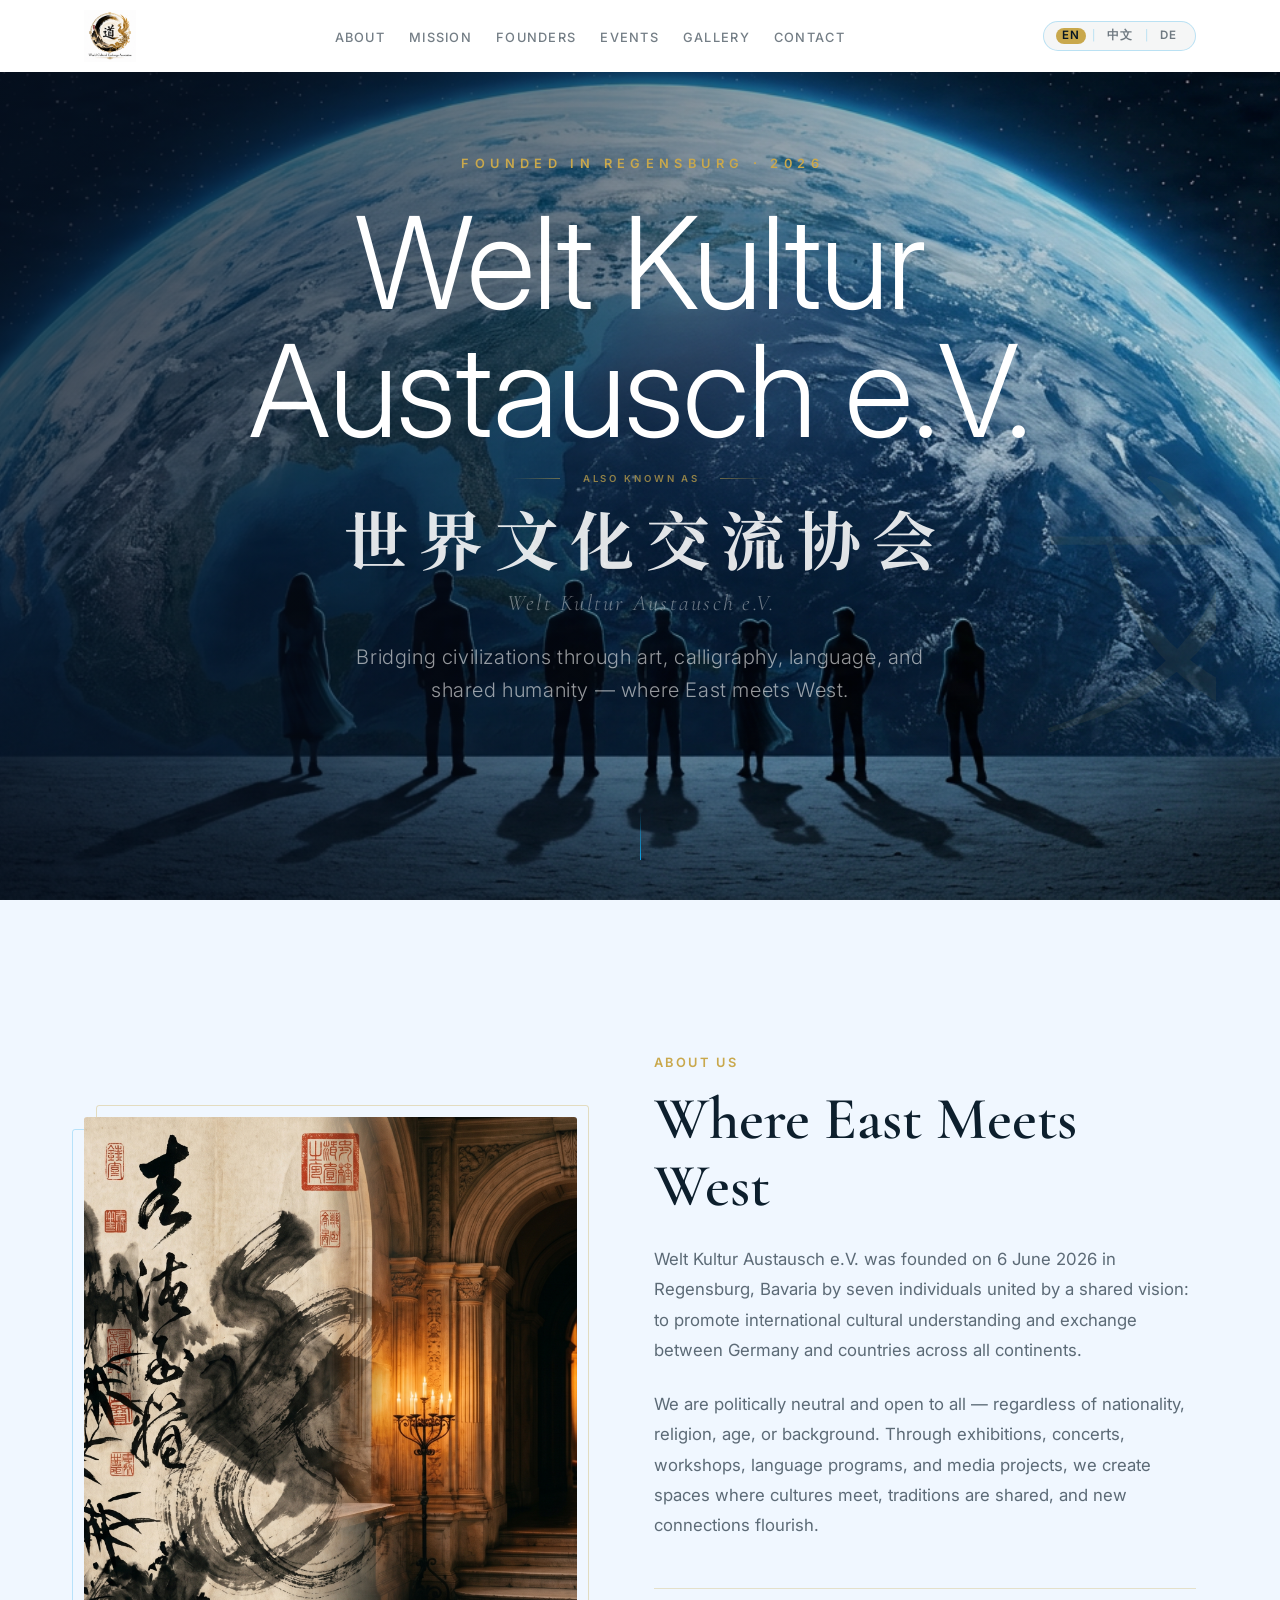
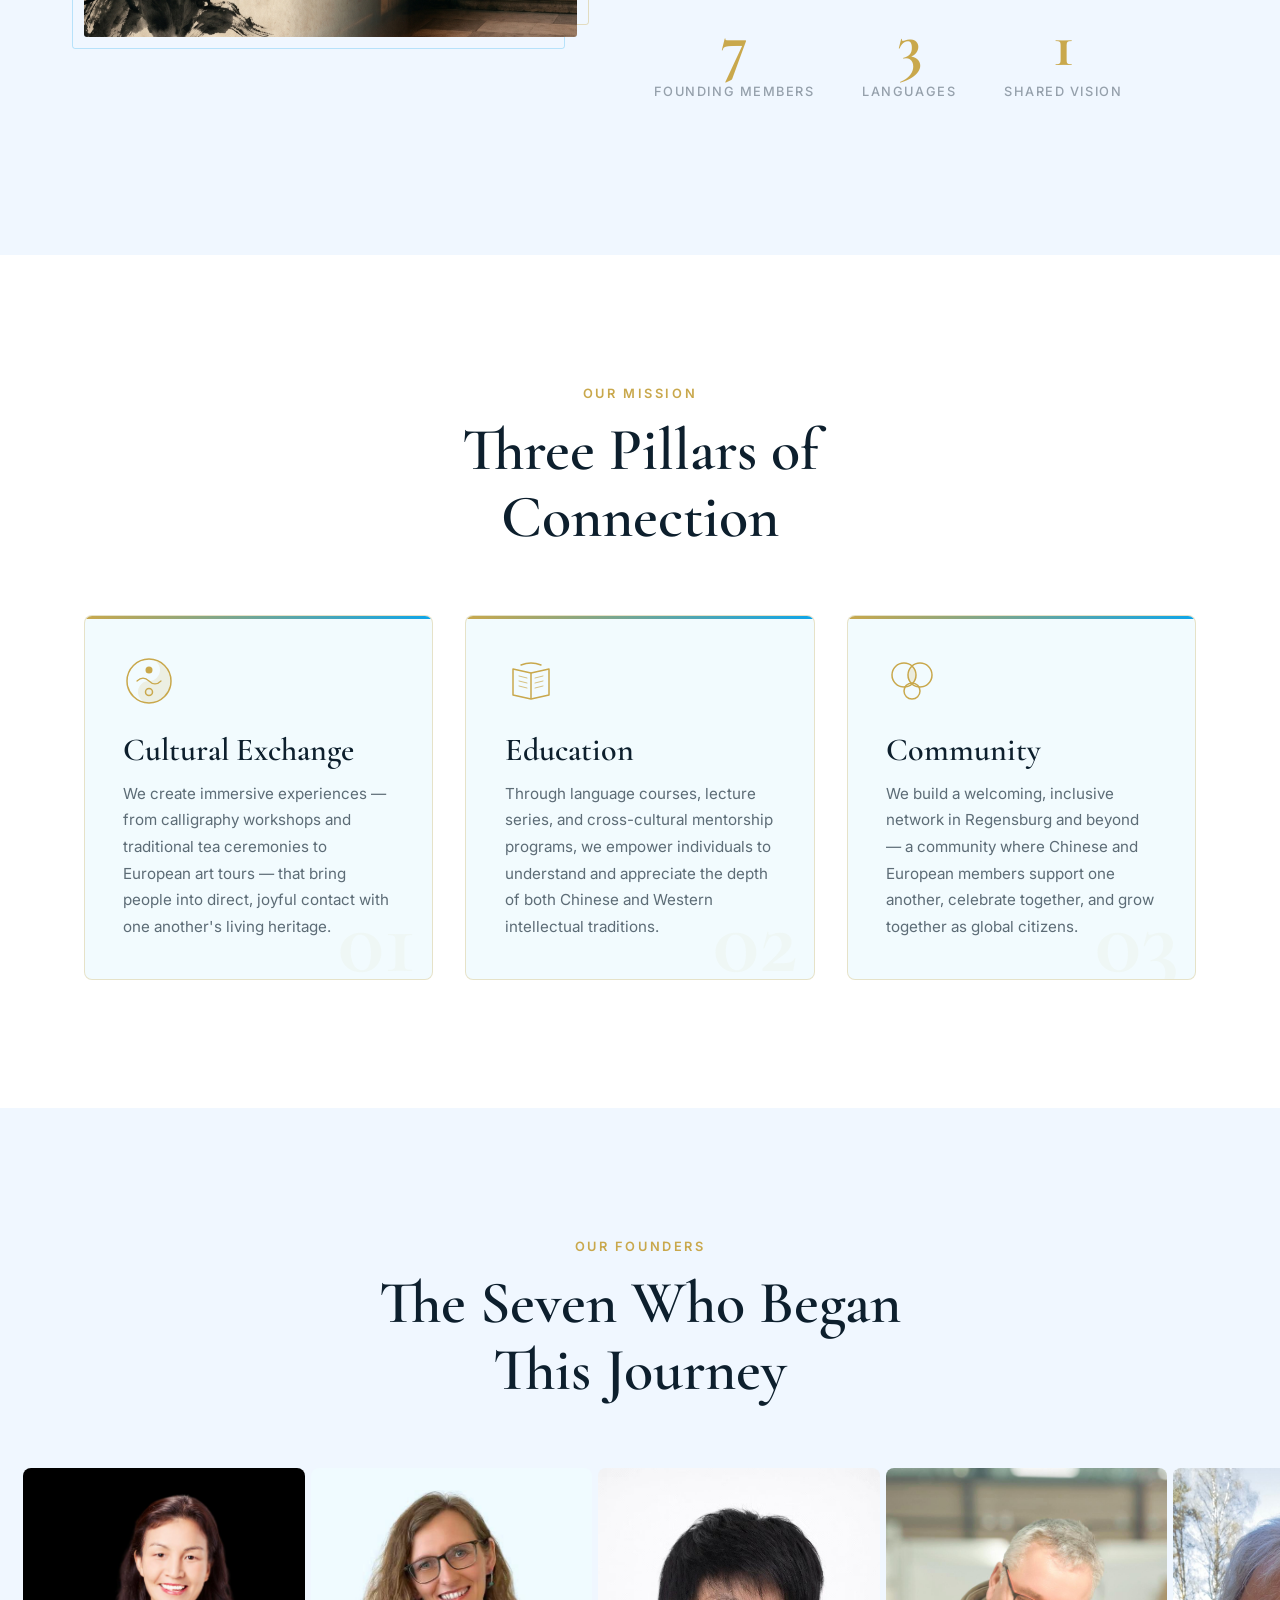
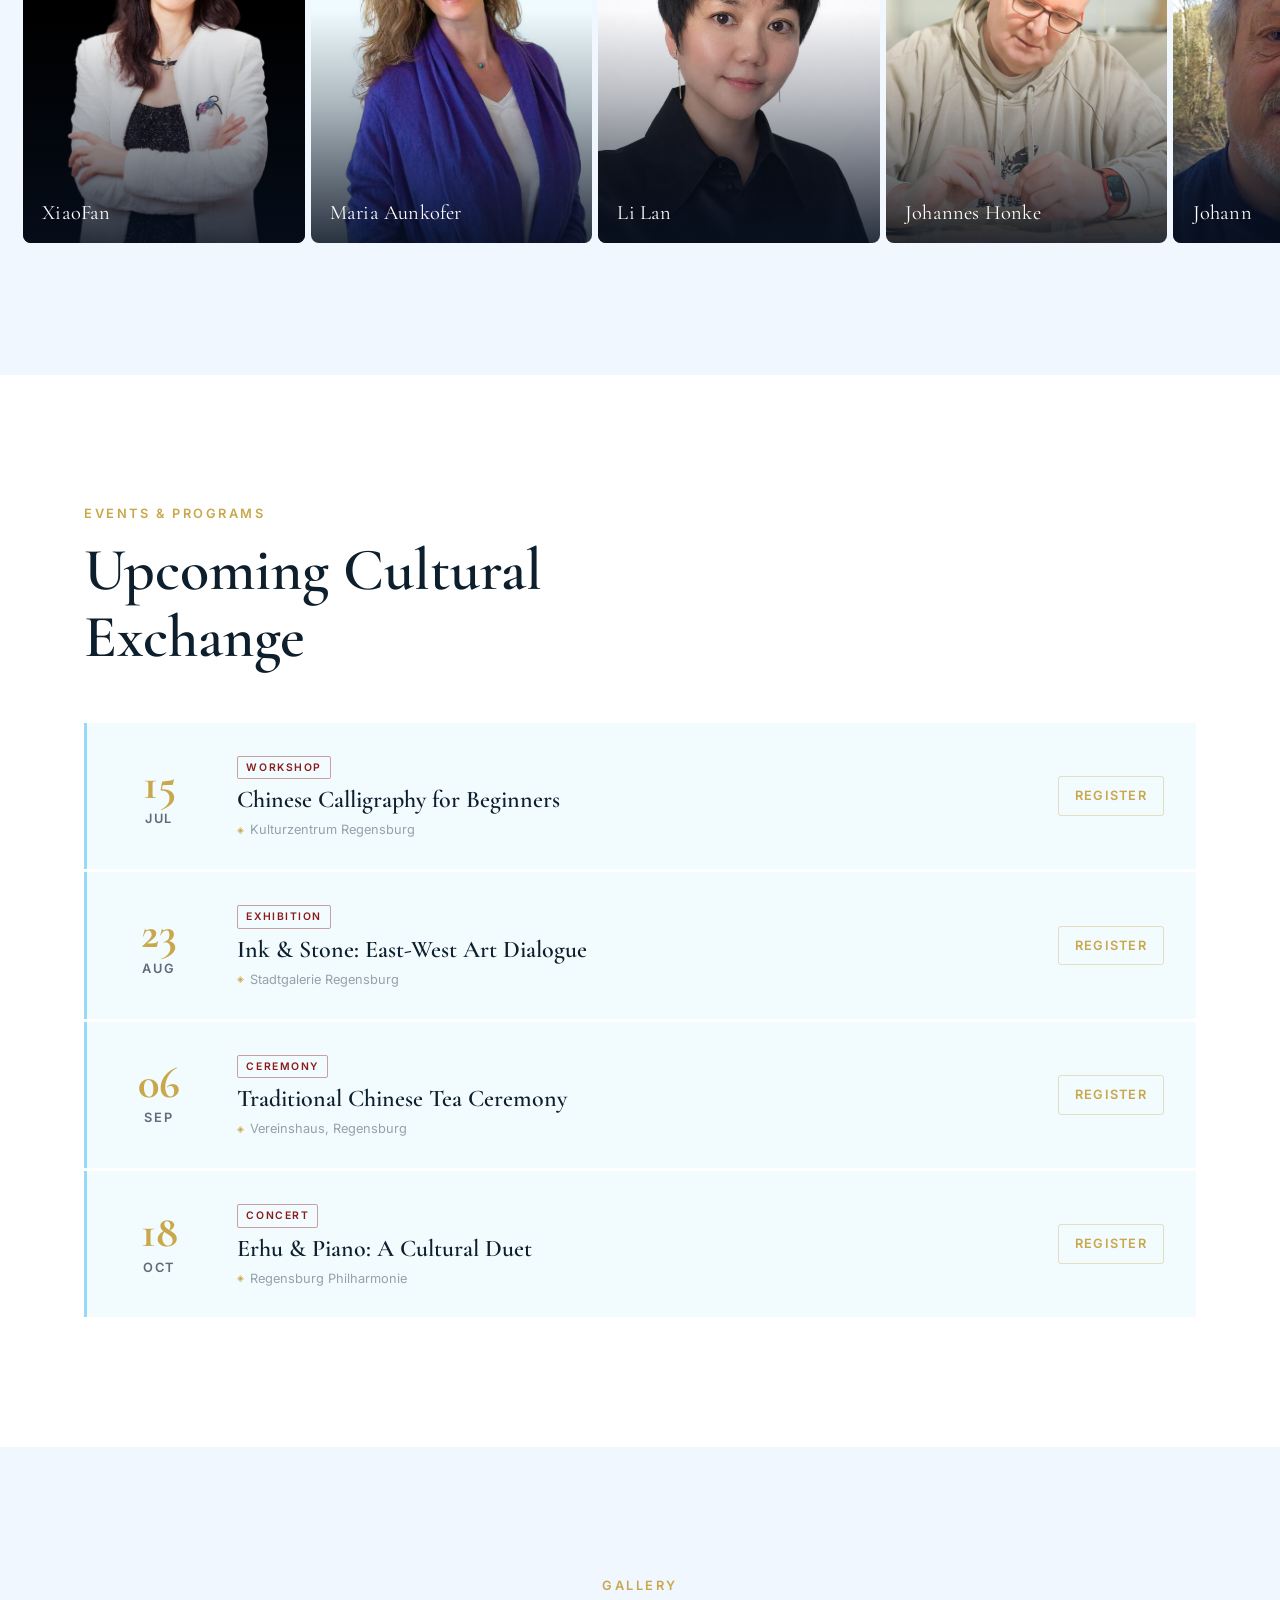
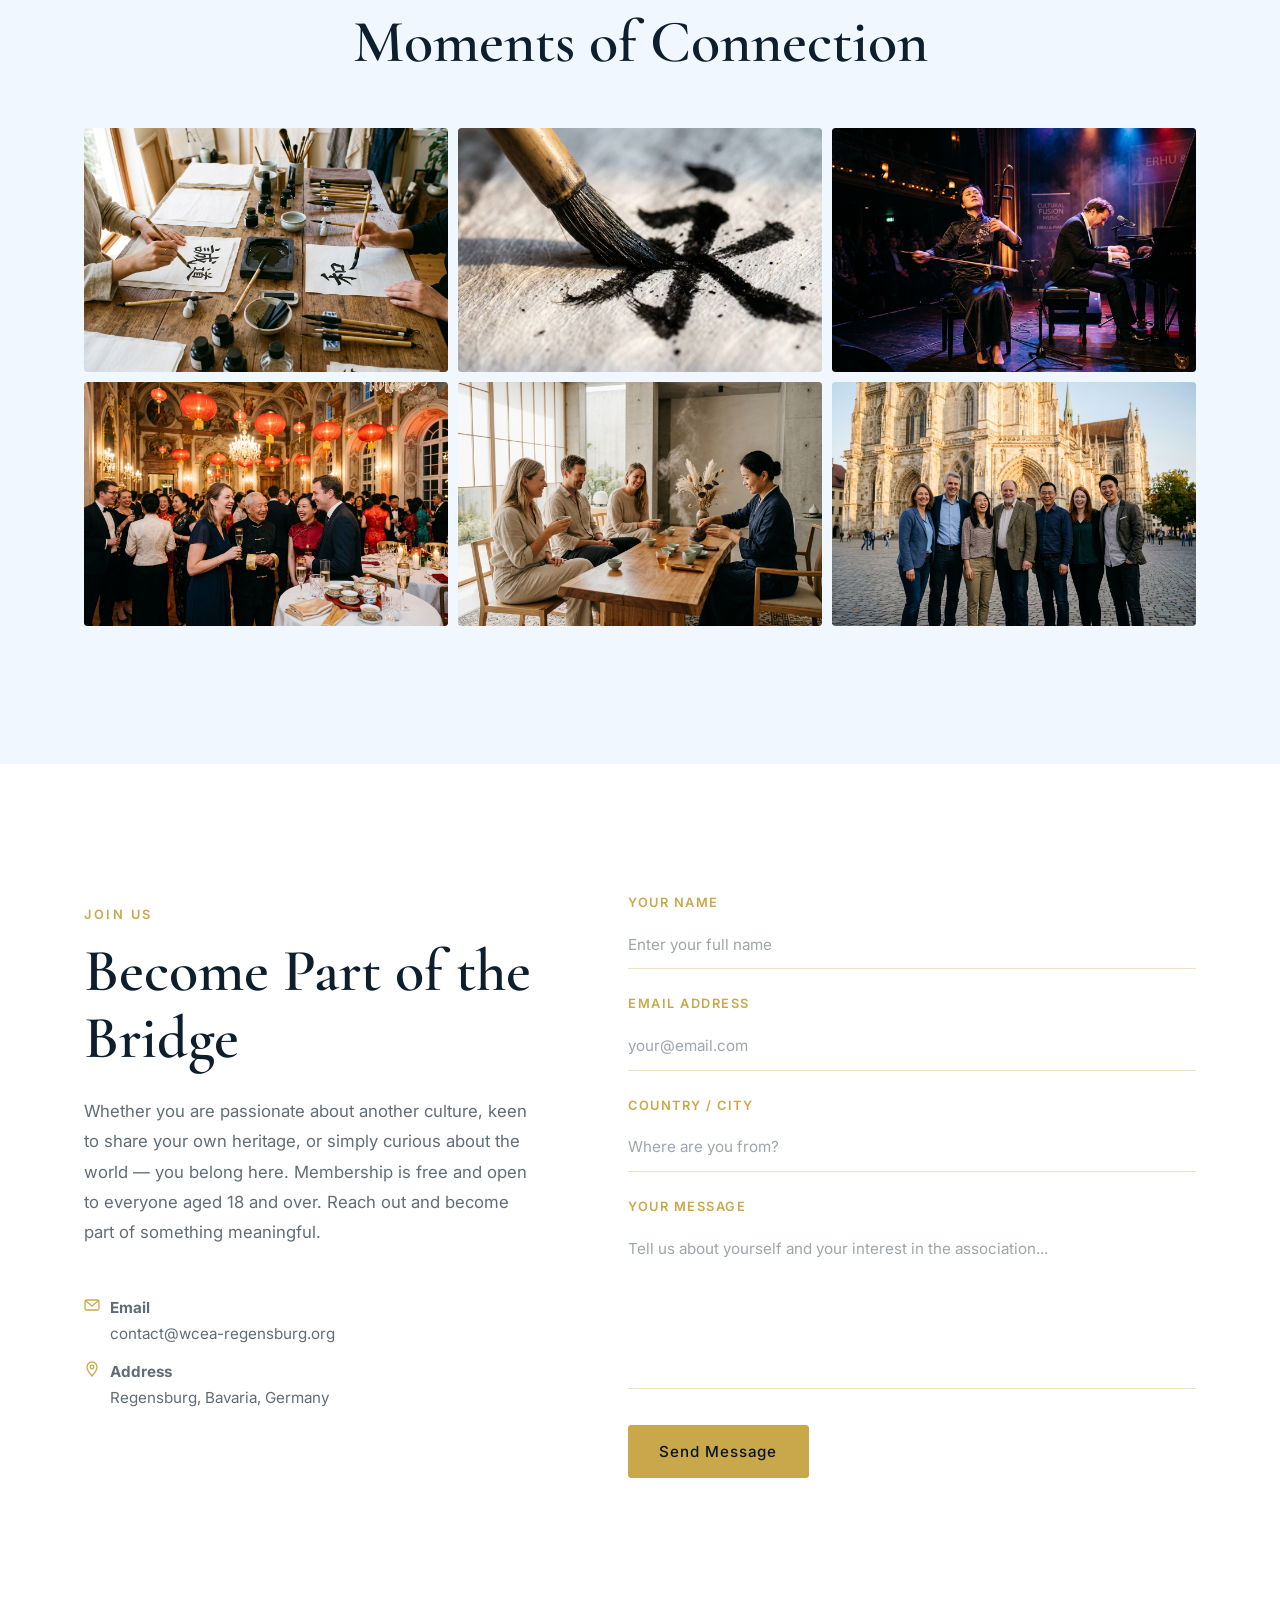
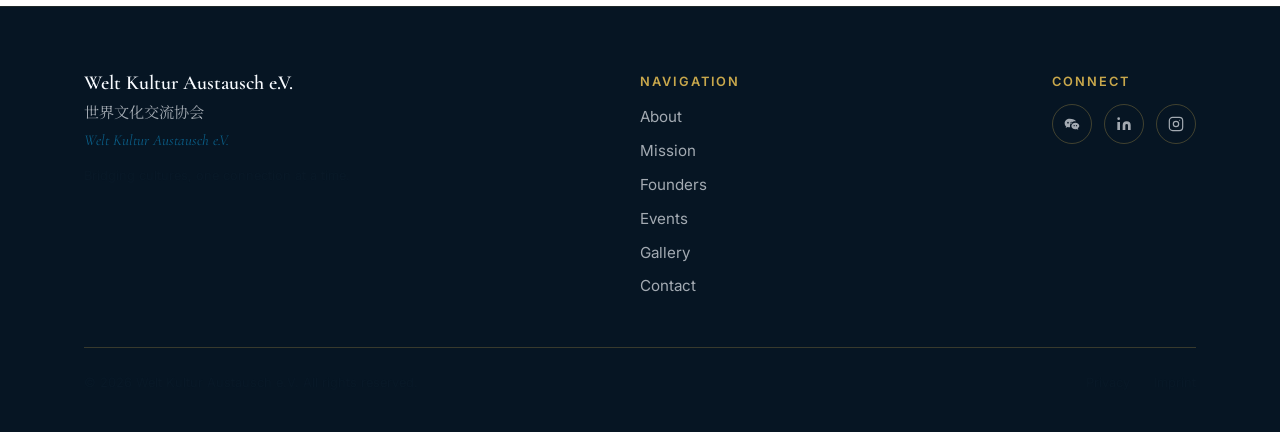
==== index.html @ 32c3a95c "Initial site: Welt Kultur Austausch e.V. — desktop + mobile Complete static website for WKA e.V. wit" ====
<!DOCTYPE html>
<html lang="en" data-lang="en">
<head>
  <meta charset="UTF-8">
  <meta name="viewport" content="width=device-width, initial-scale=1.0">
  <meta name="theme-color" content="#1a1a2e">

  <title>Welt Kultur Austausch e.V. — 世界文化交流协会</title>
  <meta name="description" content="Welt Kultur Austausch e.V. — Promoting international cultural understanding between Germany and countries across all continents. Founded 6 June 2026 in Regensburg, Bavaria.">

  <!-- Open Graph -->
  <meta property="og:type"        content="website">
  <meta property="og:title"       content="Welt Kultur Austausch e.V.">
  <meta property="og:description" content="Bridging civilizations through art, calligraphy, language, and shared humanity.">
  <meta property="og:image"       content="assets/images/hero-bg.jpg">

  <!-- Favicon -->
  <link rel="icon" type="image/svg+xml" href="assets/images/favicon.svg">

  <!-- CSS -->
  <link rel="stylesheet" href="assets/css/main.css">
  <link rel="stylesheet" href="assets/css/nav.css">
  <link rel="stylesheet" href="assets/css/hero.css">
  <link rel="stylesheet" href="assets/css/sections.css">
  <link rel="stylesheet" href="assets/css/animations.css">
</head>

<body>

<!-- ══════════════════════════════════════════
     NAVIGATION
     ══════════════════════════════════════════ -->
<nav id="main-nav" class="nav" role="navigation" aria-label="Main navigation">
  <div class="nav__inner">

    <a href="#hero" class="nav__logo" aria-label="World Cultural Exchange Association — Home">
      <img src="assets/images/logo.jpg" class="nav__logo-img" alt="World Cultural Exchange Association">
    </a>

    <ul class="nav__links" role="list" id="nav-links">
      <li><a href="#about"    data-i18n="nav.about">About</a></li>
      <li><a href="#mission"  data-i18n="nav.mission">Mission</a></li>
      <li><a href="#founders" data-i18n="nav.founders">Founders</a></li>
      <li><a href="#events"   data-i18n="nav.events">Events</a></li>
      <li><a href="#gallery"  data-i18n="nav.gallery">Gallery</a></li>
      <li><a href="#contact"  data-i18n="nav.contact">Contact</a></li>
    </ul>

    <div class="nav__lang" role="group" aria-label="Language switcher">
      <button class="lang-btn active" data-lang="en" aria-pressed="true">EN</button>
      <span class="lang-sep" aria-hidden="true">|</span>
      <button class="lang-btn" data-lang="zh" aria-pressed="false">中文</button>
      <span class="lang-sep" aria-hidden="true">|</span>
      <button class="lang-btn" data-lang="de" aria-pressed="false">DE</button>
    </div>

    <button class="nav__hamburger"
            aria-label="Toggle navigation menu"
            aria-expanded="false"
            aria-controls="nav-links">
      <span></span>
      <span></span>
      <span></span>
    </button>

  </div>
</nav>


<!-- ══════════════════════════════════════════
     HERO
     ══════════════════════════════════════════ -->
<section id="hero" class="hero" role="banner">

  <div class="hero__bg" aria-hidden="true">
    <img src="assets/images/hero-bg.jpg"
         alt=""
         class="hero__bg-img"
         fetchpriority="high"
         loading="eager">
    <div class="hero__bg-overlay"></div>
  </div>

  <!-- Decorative large calligraphy character -->
  <div class="hero__brush-deco" aria-hidden="true">
    <svg viewBox="0 0 200 300" width="200" fill="none" xmlns="http://www.w3.org/2000/svg">
      <text x="20" y="260"
            font-family="Noto Serif SC, serif"
            font-size="280"
            fill="#c9a84c"
            opacity="0.07">文</text>
    </svg>
  </div>

  <div class="hero__content">
    <p class="hero__eyebrow" data-i18n="hero.eyebrow">Founded in Regensburg · 2025</p>

    <div class="hero__title" role="heading" aria-level="1">
      <span class="hero__title-en" data-i18n="hero.title.en">World Cultural Exchange Association</span>
      <div class="hero__title-divider" aria-hidden="true">
        <span data-i18n="hero.title.divider">also known as</span>
      </div>
      <span class="hero__title-zh" data-i18n="hero.title.zh">世界文化交流协会</span>
      <span class="hero__title-de" data-i18n="hero.title.de">Weltkulturaustauscherverband</span>
    </div>

    <p class="hero__tagline" data-i18n="hero.tagline">
      Bridging civilizations through art, calligraphy, language, and shared humanity — where East meets West.
    </p>
  </div>

  <div class="hero__scroll-hint" aria-hidden="true">
    <span class="hero__scroll-line"></span>
  </div>

</section>


<!-- ══════════════════════════════════════════
     ABOUT
     ══════════════════════════════════════════ -->
<section id="about" class="section about">
  <div class="container about__grid">

    <div class="about__image-col" data-reveal>
      <div class="about__image-frame">
        <img src="assets/images/about-bridge.jpg"
             alt="Abstract composition representing the bridge between Eastern and Western cultures"
             class="about__image"
             loading="lazy">
      </div>
    </div>

    <div class="about__text-col" data-reveal data-reveal-stagger="150">
      <span class="section-label" data-i18n="about.label">About Us</span>
      <h2 class="section-title" data-i18n="about.title">Where East Meets West</h2>

      <p class="about__body" data-i18n="about.body1">
        The World Cultural Exchange Association was founded in 2025 in Regensburg, Germany by seven passionate individuals united by a single vision: to build genuine, lasting bridges between Chinese and Western cultures.
      </p>
      <p class="about__body" data-i18n="about.body2">
        Through workshops, exhibitions, language programs, and community events, we create spaces where traditions are shared, curiosity is celebrated, and new friendships flourish.
      </p>

      <div class="about__stats">
        <div class="about__stat" data-reveal data-reveal-stagger="200">
          <span class="about__stat-number">7</span>
          <span class="about__stat-label" data-i18n="about.stat.founders">Founding Members</span>
        </div>
        <div class="about__stat" data-reveal data-reveal-stagger="300">
          <span class="about__stat-number">3</span>
          <span class="about__stat-label" data-i18n="about.stat.languages">Languages</span>
        </div>
        <div class="about__stat" data-reveal data-reveal-stagger="400">
          <span class="about__stat-number">1</span>
          <span class="about__stat-label" data-i18n="about.stat.vision">Shared Vision</span>
        </div>
      </div>
    </div>

  </div>
</section>


<!-- ══════════════════════════════════════════
     MISSION
     ══════════════════════════════════════════ -->
<section id="mission" class="section">
  <div class="container">

    <div class="mission__header" data-reveal>
      <span class="section-label" data-i18n="mission.label">Our Mission</span>
      <h2 class="section-title" data-i18n="mission.title">Three Pillars of Connection</h2>
    </div>

    <div class="mission__pillars">

      <article class="pillar" data-reveal data-reveal-stagger="0">
        <div class="pillar__icon" aria-hidden="true">
          <!-- Cultural Exchange icon: Yin-Yang inspired -->
          <svg viewBox="0 0 52 52" fill="none" xmlns="http://www.w3.org/2000/svg" width="52" height="52">
            <circle cx="26" cy="26" r="22" stroke="currentColor" stroke-width="1.5"/>
            <path d="M26 4 A22 22 0 0 1 26 48 A11 11 0 0 1 26 26 A11 11 0 0 0 26 4Z" fill="currentColor" opacity="0.15"/>
            <circle cx="26" cy="15" r="3.5" fill="currentColor"/>
            <circle cx="26" cy="37" r="3.5" stroke="currentColor" stroke-width="1.5" fill="none"/>
            <path d="M14 26 Q20 20 26 26 Q32 32 38 26" stroke="currentColor" stroke-width="1.2" fill="none" stroke-linecap="round"/>
          </svg>
        </div>
        <h3 class="pillar__title" data-i18n="mission.pillar1.title">Cultural Exchange</h3>
        <p class="pillar__body" data-i18n="mission.pillar1.body">We create immersive experiences — from calligraphy workshops and traditional tea ceremonies to European art tours — that bring people into direct, joyful contact with one another's living heritage.</p>
        <span class="pillar__number" aria-hidden="true">01</span>
      </article>

      <article class="pillar" data-reveal data-reveal-stagger="150">
        <div class="pillar__icon" aria-hidden="true">
          <!-- Education icon: Open book -->
          <svg viewBox="0 0 52 52" fill="none" xmlns="http://www.w3.org/2000/svg" width="52" height="52">
            <path d="M8 14 L8 40 L26 44 L44 40 L44 14 L26 18 L8 14Z" stroke="currentColor" stroke-width="1.5" fill="none" stroke-linejoin="round"/>
            <line x1="26" y1="18" x2="26" y2="44" stroke="currentColor" stroke-width="1.5"/>
            <line x1="14" y1="21" x2="22" y2="23" stroke="currentColor" stroke-width="1" stroke-linecap="round" opacity="0.7"/>
            <line x1="14" y1="26" x2="22" y2="28" stroke="currentColor" stroke-width="1" stroke-linecap="round" opacity="0.7"/>
            <line x1="14" y1="31" x2="22" y2="33" stroke="currentColor" stroke-width="1" stroke-linecap="round" opacity="0.7"/>
            <line x1="30" y1="23" x2="38" y2="21" stroke="currentColor" stroke-width="1" stroke-linecap="round" opacity="0.7"/>
            <line x1="30" y1="28" x2="38" y2="26" stroke="currentColor" stroke-width="1" stroke-linecap="round" opacity="0.7"/>
            <line x1="30" y1="33" x2="38" y2="31" stroke="currentColor" stroke-width="1" stroke-linecap="round" opacity="0.7"/>
            <path d="M16 10 Q26 6 36 10" stroke="currentColor" stroke-width="1.5" fill="none" stroke-linecap="round"/>
          </svg>
        </div>
        <h3 class="pillar__title" data-i18n="mission.pillar2.title">Education</h3>
        <p class="pillar__body" data-i18n="mission.pillar2.body">Through language courses, lecture series, and cross-cultural mentorship programs, we empower individuals to understand and appreciate the depth of both Chinese and Western intellectual traditions.</p>
        <span class="pillar__number" aria-hidden="true">02</span>
      </article>

      <article class="pillar" data-reveal data-reveal-stagger="300">
        <div class="pillar__icon" aria-hidden="true">
          <!-- Community icon: Interlocking circles -->
          <svg viewBox="0 0 52 52" fill="none" xmlns="http://www.w3.org/2000/svg" width="52" height="52">
            <circle cx="18" cy="20" r="12" stroke="currentColor" stroke-width="1.5" fill="none"/>
            <circle cx="34" cy="20" r="12" stroke="currentColor" stroke-width="1.5" fill="none"/>
            <path d="M26 10 Q30 15 30 20 Q30 25 26 30 Q22 25 22 20 Q22 15 26 10Z" fill="currentColor" opacity="0.18"/>
            <circle cx="26" cy="36" r="8" stroke="currentColor" stroke-width="1.5" fill="none"/>
          </svg>
        </div>
        <h3 class="pillar__title" data-i18n="mission.pillar3.title">Community</h3>
        <p class="pillar__body" data-i18n="mission.pillar3.body">We build a welcoming, inclusive network in Regensburg and beyond — a community where Chinese and European members support one another, celebrate together, and grow together as global citizens.</p>
        <span class="pillar__number" aria-hidden="true">03</span>
      </article>

    </div>
  </div>
</section>


<!-- ══════════════════════════════════════════
     FOUNDERS
     ══════════════════════════════════════════ -->
<section id="founders" class="section section--dark founders">
  <div class="container">

    <div class="founders__header" data-reveal>
      <span class="section-label" data-i18n="founders.label">Our Founders</span>
      <h2 class="section-title" data-i18n="founders.title">The People Behind This Journey</h2>
    </div>

  </div><!-- /.container -->

  <div class="founders__row">

    <article class="member-card" data-reveal data-reveal-stagger="0">
      <img src="assets/images/member-xiaofan.jpg"
           alt="XiaoFan — Founding Member"
           class="member-card__img">
      <div class="member-card__overlay"></div>
      <div class="member-card__info">
        <p class="member-card__role" data-i18n="founder-xiaofan.role">Founding Member</p>
        <h3 class="member-card__name">XiaoFan</h3>
      </div>
    </article>

    <article class="member-card" data-reveal data-reveal-stagger="80">
      <img src="assets/images/member-maria.jpg"
           alt="Maria Aunkofer — Founding Member"
           class="member-card__img">
      <div class="member-card__overlay"></div>
      <div class="member-card__info">
        <p class="member-card__role" data-i18n="founder-maria.role">Founding Member</p>
        <h3 class="member-card__name">Maria Aunkofer</h3>
      </div>
    </article>

    <article class="member-card" data-reveal data-reveal-stagger="160">
      <img src="assets/images/member-lilan.jpg"
           alt="Li Lan — Founding Member"
           class="member-card__img">
      <div class="member-card__overlay"></div>
      <div class="member-card__info">
        <p class="member-card__role" data-i18n="founder-lilan.role">Founding Member</p>
        <h3 class="member-card__name">Li Lan</h3>
      </div>
    </article>

    <article class="member-card" data-reveal data-reveal-stagger="240">
      <img src="assets/images/member-johannes.jpg"
           alt="Johannes Honke — Founding Member"
           class="member-card__img">
      <div class="member-card__overlay"></div>
      <div class="member-card__info">
        <p class="member-card__role" data-i18n="founder-johannes.role">Founding Member</p>
        <h3 class="member-card__name">Johannes Honke</h3>
      </div>
    </article>

    <article class="member-card" data-reveal data-reveal-stagger="320">
      <img src="assets/images/member-johann.jpg"
           alt="Johann — Founding Member"
           class="member-card__img">
      <div class="member-card__overlay"></div>
      <div class="member-card__info">
        <p class="member-card__role" data-i18n="founder-johann.role">Founding Member</p>
        <h3 class="member-card__name">Johann</h3>
      </div>
    </article>

    <article class="member-card member-card--placeholder" data-reveal data-reveal-stagger="400" aria-label="Member to be announced">
      <div class="member-card__placeholder-bg" aria-hidden="true">
        <svg class="member-card__placeholder-icon" viewBox="0 0 64 64" fill="none" xmlns="http://www.w3.org/2000/svg">
          <circle cx="32" cy="22" r="12" stroke="currentColor" stroke-width="1.5"/>
          <path d="M8 54 C8 40 56 40 56 54" stroke="currentColor" stroke-width="1.5" stroke-linecap="round"/>
        </svg>
      </div>
      <div class="member-card__overlay"></div>
      <div class="member-card__info">
        <p class="member-card__role">Founding Member</p>
        <h3 class="member-card__name member-card__name--tba">Coming Soon</h3>
      </div>
    </article>

    <article class="member-card member-card--placeholder" data-reveal data-reveal-stagger="480" aria-label="Member to be announced">
      <div class="member-card__placeholder-bg" aria-hidden="true">
        <svg class="member-card__placeholder-icon" viewBox="0 0 64 64" fill="none" xmlns="http://www.w3.org/2000/svg">
          <circle cx="32" cy="22" r="12" stroke="currentColor" stroke-width="1.5"/>
          <path d="M8 54 C8 40 56 40 56 54" stroke="currentColor" stroke-width="1.5" stroke-linecap="round"/>
        </svg>
      </div>
      <div class="member-card__overlay"></div>
      <div class="member-card__info">
        <p class="member-card__role">Founding Member</p>
        <h3 class="member-card__name member-card__name--tba">Coming Soon</h3>
      </div>
    </article>

  </div><!-- /.founders__row -->

</section>


<!-- ══════════════════════════════════════════
     EVENTS
     ══════════════════════════════════════════ -->
<section id="events" class="section events">
  <div class="container">

    <div class="events__header" data-reveal>
      <span class="section-label" data-i18n="events.label">Events &amp; Programs</span>
      <h2 class="section-title" data-i18n="events.title">Upcoming Cultural Exchange</h2>
    </div>

    <div class="events__list">

      <article class="event-card" data-reveal data-reveal-stagger="0">
        <div class="event-card__date">
          <span class="event-card__day"   data-i18n="event1.day">15</span>
          <span class="event-card__month" data-i18n="event1.month">Jul</span>
        </div>
        <div class="event-card__body">
          <span class="event-card__tag"   data-i18n="event1.tag">Workshop</span>
          <h3 class="event-card__title"   data-i18n="event1.title">Chinese Calligraphy for Beginners</h3>
          <p class="event-card__meta"     data-i18n="event1.location">Kulturzentrum Regensburg</p>
        </div>
        <a href="#contact" class="event-card__cta" data-i18n="events.register">Register</a>
      </article>

      <article class="event-card" data-reveal data-reveal-stagger="100">
        <div class="event-card__date">
          <span class="event-card__day"   data-i18n="event2.day">23</span>
          <span class="event-card__month" data-i18n="event2.month">Aug</span>
        </div>
        <div class="event-card__body">
          <span class="event-card__tag"   data-i18n="event2.tag">Exhibition</span>
          <h3 class="event-card__title"   data-i18n="event2.title">Ink &amp; Stone: East-West Art Dialogue</h3>
          <p class="event-card__meta"     data-i18n="event2.location">Stadtgalerie Regensburg</p>
        </div>
        <a href="#contact" class="event-card__cta" data-i18n="events.register">Register</a>
      </article>

      <article class="event-card" data-reveal data-reveal-stagger="200">
        <div class="event-card__date">
          <span class="event-card__day"   data-i18n="event3.day">06</span>
          <span class="event-card__month" data-i18n="event3.month">Sep</span>
        </div>
        <div class="event-card__body">
          <span class="event-card__tag"   data-i18n="event3.tag">Ceremony</span>
          <h3 class="event-card__title"   data-i18n="event3.title">Traditional Chinese Tea Ceremony</h3>
          <p class="event-card__meta"     data-i18n="event3.location">Vereinshaus, Regensburg</p>
        </div>
        <a href="#contact" class="event-card__cta" data-i18n="events.register">Register</a>
      </article>

      <article class="event-card" data-reveal data-reveal-stagger="300">
        <div class="event-card__date">
          <span class="event-card__day"   data-i18n="event4.day">18</span>
          <span class="event-card__month" data-i18n="event4.month">Oct</span>
        </div>
        <div class="event-card__body">
          <span class="event-card__tag"   data-i18n="event4.tag">Concert</span>
          <h3 class="event-card__title"   data-i18n="event4.title">Erhu &amp; Piano: A Cultural Duet</h3>
          <p class="event-card__meta"     data-i18n="event4.location">Regensburg Philharmonie</p>
        </div>
        <a href="#contact" class="event-card__cta" data-i18n="events.register">Register</a>
      </article>

    </div>
  </div>
</section>


<!-- ══════════════════════════════════════════
     GALLERY
     ══════════════════════════════════════════ -->
<section id="gallery" class="section gallery section--dark">
  <div class="container">

    <div class="gallery__header" data-reveal>
      <span class="section-label" data-i18n="gallery.label">Gallery</span>
      <h2 class="section-title" data-i18n="gallery.title">Moments of Connection</h2>
    </div>

    <div class="gallery__masonry" id="gallery-grid" data-reveal>

      <div class="gallery__item" tabindex="0" role="button" aria-label="View image 1">
        <img src="assets/images/gallery-1.jpg"
             alt="Calligraphy workshop with diverse participants"
             class="gallery__img"
             loading="lazy">
        <div class="gallery__overlay">
          <span class="gallery__caption" data-i18n="gallery.caption1">Calligraphy Workshop, Regensburg 2025</span>
        </div>
      </div>

      <div class="gallery__item" tabindex="0" role="button" aria-label="View image 2">
        <img src="assets/images/gallery-2.jpg"
             alt="Cultural exchange reception gala"
             class="gallery__img"
             loading="lazy">
        <div class="gallery__overlay">
          <span class="gallery__caption" data-i18n="gallery.caption2">Cultural Reception Gala</span>
        </div>
      </div>

      <div class="gallery__item" tabindex="0" role="button" aria-label="View image 3">
        <img src="assets/images/gallery-3.jpg"
             alt="Close-up of ink brush on rice paper"
             class="gallery__img"
             loading="lazy">
        <div class="gallery__overlay">
          <span class="gallery__caption" data-i18n="gallery.caption3">Brush &amp; Ink — Close-Up Studies</span>
        </div>
      </div>

      <div class="gallery__item" tabindex="0" role="button" aria-label="View image 4">
        <img src="assets/images/gallery-4.jpg"
             alt="Traditional Chinese tea ceremony"
             class="gallery__img"
             loading="lazy">
        <div class="gallery__overlay">
          <span class="gallery__caption" data-i18n="gallery.caption4">Tea Ceremony, Spring 2025</span>
        </div>
      </div>

      <div class="gallery__item" tabindex="0" role="button" aria-label="View image 5">
        <img src="assets/images/gallery-5.jpg"
             alt="Erhu and piano concert on stage"
             class="gallery__img"
             loading="lazy">
        <div class="gallery__overlay">
          <span class="gallery__caption" data-i18n="gallery.caption5">Erhu &amp; Piano Concert</span>
        </div>
      </div>

      <div class="gallery__item" tabindex="0" role="button" aria-label="View image 6">
        <img src="assets/images/gallery-6.jpg"
             alt="Founding members in front of Regensburg Cathedral"
             class="gallery__img"
             loading="lazy">
        <div class="gallery__overlay">
          <span class="gallery__caption" data-i18n="gallery.caption6">Founding Members, Regensburg</span>
        </div>
      </div>

    </div>
  </div>

  <!-- Lightbox -->
  <div class="lightbox" id="lightbox" role="dialog" aria-modal="true" aria-label="Image viewer" hidden>
    <button class="lightbox__close" id="lb-close" aria-label="Close image viewer">&times;</button>
    <button class="lightbox__prev"  id="lb-prev"  aria-label="Previous image">&#8592;</button>
    <img class="lightbox__img" id="lb-img" src="" alt="Gallery image">
    <button class="lightbox__next"  id="lb-next"  aria-label="Next image">&#8594;</button>
    <p class="lightbox__caption" id="lb-caption" aria-live="polite"></p>
  </div>

</section>


<!-- ══════════════════════════════════════════
     CONTACT
     ══════════════════════════════════════════ -->
<section id="contact" class="section contact">
  <div class="container contact__grid">

    <div class="contact__left" data-reveal>
      <span class="section-label" data-i18n="contact.label">Join Us</span>
      <h2 class="section-title" data-i18n="contact.title">Become Part of the Bridge</h2>

      <p class="contact__body" data-i18n="contact.body">
        Whether you are passionate about Chinese culture, keen to share your own heritage, or simply curious about the world — you belong here. Membership is open to everyone.
      </p>

      <ul class="contact__info" role="list">
        <li class="contact__info-item">
          <svg width="16" height="16" viewBox="0 0 16 16" fill="none" xmlns="http://www.w3.org/2000/svg" aria-hidden="true">
            <path d="M2 4L8 9L14 4" stroke="currentColor" stroke-width="1.3" stroke-linecap="round" stroke-linejoin="round"/>
            <rect x="1" y="3" width="14" height="10" rx="1.5" stroke="currentColor" stroke-width="1.3"/>
          </svg>
          <span>
            <strong data-i18n="contact.email.label">Email</strong><br>
            <a href="mailto:contact@wcea-regensburg.org" data-i18n="contact.email.value">contact@wcea-regensburg.org</a>
          </span>
        </li>
        <li class="contact__info-item">
          <svg width="16" height="16" viewBox="0 0 16 16" fill="none" xmlns="http://www.w3.org/2000/svg" aria-hidden="true">
            <path d="M8 1C5.24 1 3 3.24 3 6C3 9.5 8 15 8 15C8 15 13 9.5 13 6C13 3.24 10.76 1 8 1Z" stroke="currentColor" stroke-width="1.3"/>
            <circle cx="8" cy="6" r="1.8" stroke="currentColor" stroke-width="1.3"/>
          </svg>
          <span>
            <strong data-i18n="contact.address.label">Address</strong><br>
            <span data-i18n="contact.address.value">Regensburg, Bavaria, Germany</span>
          </span>
        </li>
      </ul>
    </div>

    <form class="contact__form"
          id="contact-form"
          action="https://formspree.io/f/contact"
          method="POST"
          novalidate
          data-reveal
          data-reveal-stagger="200">

      <div class="form-group">
        <label for="name" data-i18n="form.name.label">Your Name</label>
        <input type="text"
               id="name"
               name="name"
               autocomplete="name"
               required
               data-i18n-placeholder="form.name.placeholder"
               placeholder="Enter your full name">
      </div>

      <div class="form-group">
        <label for="email" data-i18n="form.email.label">Email Address</label>
        <input type="email"
               id="email"
               name="email"
               autocomplete="email"
               required
               data-i18n-placeholder="form.email.placeholder"
               placeholder="your@email.com">
      </div>

      <div class="form-group">
        <label for="origin" data-i18n="form.origin.label">Country / City</label>
        <input type="text"
               id="origin"
               name="origin"
               autocomplete="country-name"
               data-i18n-placeholder="form.origin.placeholder"
               placeholder="Where are you from?">
      </div>

      <div class="form-group">
        <label for="message" data-i18n="form.message.label">Your Message</label>
        <textarea id="message"
                  name="message"
                  rows="5"
                  data-i18n-placeholder="form.message.placeholder"
                  placeholder="Tell us about yourself..."></textarea>
      </div>

      <button type="submit" class="btn btn--primary" data-i18n="form.submit">Send Message</button>

    </form>

  </div>
</section>


<!-- ══════════════════════════════════════════
     FOOTER
     ══════════════════════════════════════════ -->
<footer class="footer" role="contentinfo">
  <div class="container">

    <div class="footer__inner">

      <div class="footer__brand">
        <div class="footer__brand-name">
          <p class="footer__name-en" data-i18n="footer.name.en">World Cultural Exchange Association</p>
          <p class="footer__name-zh" data-i18n="footer.name.zh">世界文化交流协会</p>
          <p class="footer__name-de" data-i18n="footer.name.de">Weltkulturaustauscherverband</p>
        </div>
        <p class="footer__tagline" data-i18n="footer.tagline">Bridging cultures, one connection at a time.</p>
      </div>

      <div class="footer__links-col">
        <p class="footer__links-title" data-i18n="footer.links.title">Navigation</p>
        <nav class="footer__links" aria-label="Footer navigation">
          <a href="#about"    data-i18n="nav.about">About</a>
          <a href="#mission"  data-i18n="nav.mission">Mission</a>
          <a href="#founders" data-i18n="nav.founders">Founders</a>
          <a href="#events"   data-i18n="nav.events">Events</a>
          <a href="#gallery"  data-i18n="nav.gallery">Gallery</a>
          <a href="#contact"  data-i18n="nav.contact">Contact</a>
        </nav>
      </div>

      <div class="footer__social-col">
        <p class="footer__social-title" data-i18n="footer.social.title">Connect</p>
        <div class="footer__social" aria-label="Social media links">

          <!-- WeChat -->
          <a href="#contact" class="footer__social-link" aria-label="WeChat">
            <svg viewBox="0 0 24 24" fill="currentColor" xmlns="http://www.w3.org/2000/svg">
              <path d="M8.5 4C4.36 4 1 7.02 1 10.75c0 1.97.9 3.73 2.32 4.96L2.5 18l2.8-1.4c.97.28 2 .44 3.2.44.3 0 .6-.01.9-.04C9.14 16.41 9 15.73 9 15c0-3.87 3.58-7 8-7 .32 0 .64.02.95.05C17.1 5.32 13.1 4 8.5 4zM6 8.75a1.25 1.25 0 110 2.5 1.25 1.25 0 010-2.5zm5 0a1.25 1.25 0 110 2.5 1.25 1.25 0 010-2.5zM17 10c-3.31 0-6 2.24-6 5s2.69 5 6 5c.85 0 1.66-.16 2.4-.43L21.5 21l-.87-2.36C21.47 17.56 23 15.9 23 15c0-2.76-2.69-5-6-5zm-1.75 3.5a1 1 0 110 2 1 1 0 010-2zm3.5 0a1 1 0 110 2 1 1 0 010-2z"/>
            </svg>
          </a>

          <!-- LinkedIn -->
          <a href="#contact" class="footer__social-link" aria-label="LinkedIn">
            <svg viewBox="0 0 24 24" fill="currentColor" xmlns="http://www.w3.org/2000/svg">
              <path d="M16 8a6 6 0 016 6v7h-4v-7a2 2 0 00-2-2 2 2 0 00-2 2v7h-4v-7a6 6 0 016-6zM2 9h4v12H2z"/>
              <circle cx="4" cy="4" r="2"/>
            </svg>
          </a>

          <!-- Instagram -->
          <a href="#contact" class="footer__social-link" aria-label="Instagram">
            <svg viewBox="0 0 24 24" fill="none" stroke="currentColor" stroke-width="1.8" stroke-linecap="round" stroke-linejoin="round" xmlns="http://www.w3.org/2000/svg">
              <rect x="2" y="2" width="20" height="20" rx="5" ry="5"/>
              <circle cx="12" cy="12" r="4"/>
              <circle cx="17.5" cy="6.5" r="0.8" fill="currentColor" stroke="none"/>
            </svg>
          </a>

        </div>
      </div>

    </div>

    <div class="footer__bottom">
      <p class="footer__copy" data-i18n="footer.copyright">
        &copy; 2026 Welt Kultur Austausch e.V. All rights reserved.
      </p>
      <nav class="footer__legal" aria-label="Legal links">
        <a href="#" data-i18n="footer.privacy">Privacy</a>
        <a href="#" data-i18n="footer.imprint">Imprint</a>
      </nav>
    </div>

  </div>
</footer>


<!-- Scripts -->
<script type="module" src="assets/js/main.js"></script>

</body>
</html>
---- assets/css/main.css ----
/* =====================================================
   WORLD CULTURAL EXCHANGE ASSOCIATION
   main.css — Design tokens, reset, base, layout
   ===================================================== */

/* Google Fonts */
@import url('https://fonts.googleapis.com/css2?family=Cormorant+Garamond:ital,wght@0,300;0,400;0,600;0,700;1,300;1,400&family=Noto+Serif+SC:wght@300;400;700&family=Inter:wght@300;400;500;600&display=swap');

/* ── Design Tokens ── */
:root {
  /* Colors */
  --ink:               #0d1f2d;
  --ink-deep:          #061523;
  --ink-mid:           #0a1e2f;
  --cream:             #f8fbff;
  --cream-warm:        #edf4ff;
  --cream-muted:       rgba(248, 251, 255, 0.65);
  --cream-faint:       rgba(248, 251, 255, 0.35);
  --gold:              #c9a84c;
  --gold-light:        #e2c97e;
  --gold-dark:         #9a7a2e;
  --gold-glow:         rgba(201, 168, 76, 0.15);
  --blue:              #0ea5e9;
  --blue-light:        #38bdf8;
  --blue-dark:         #0284c7;
  --blue-glow:         rgba(14, 165, 233, 0.15);
  --vermillion:        #8b1a1a;
  --vermillion-muted:  rgba(139, 26, 26, 0.22);
  --white:             #ffffff;

  /* Light palette */
  --parchment:         #ffffff;
  --parchment-warm:    #f0f7ff;
  --parchment-deep:    #e1efff;

  /* Semantic */
  --text-primary:      var(--ink);
  --text-secondary:    rgba(13, 31, 45, 0.65);
  --text-muted:        rgba(13, 31, 45, 0.40);
  --bg-primary:        var(--parchment);
  --bg-deep:           var(--parchment-warm);
  --bg-card:           rgba(14, 165, 233, 0.05);
  --border-gold:       1px solid rgba(201, 168, 76, 0.30);
  --border-gold-hover: 1px solid rgba(201, 168, 76, 0.65);

  /* Typography */
  --font-display:  'Cormorant Garamond', 'Georgia', serif;
  --font-chinese:  'Noto Serif SC', 'STSong', 'SimSun', serif;
  --font-body:     'Inter', 'Helvetica Neue', sans-serif;

  /* Type Scale (fluid) */
  --text-xs:    clamp(0.7rem,  1.4vw, 0.8rem);
  --text-sm:    clamp(0.85rem, 1.8vw, 0.95rem);
  --text-base:  clamp(0.95rem, 2vw,   1.05rem);
  --text-md:    clamp(1.1rem,  2.5vw, 1.25rem);
  --text-lg:    clamp(1.25rem, 3vw,   1.5rem);
  --text-xl:    clamp(1.5rem,  4vw,   2rem);
  --text-2xl:   clamp(2rem,    5vw,   2.75rem);
  --text-3xl:   clamp(2.5rem,  6vw,   3.75rem);
  --text-hero:  clamp(2.8rem,  8vw,   6rem);

  /* Spacing */
  --sp-xs:   0.375rem;
  --sp-sm:   0.75rem;
  --sp-md:   1.5rem;
  --sp-lg:   3rem;
  --sp-xl:   6rem;
  --sp-2xl:  10rem;

  /* Layout */
  --container-max: 1240px;
  --container-pad: clamp(1.25rem, 5vw, 4rem);
  --section-py:    clamp(5rem, 10vw, 9rem);

  /* Motion */
  --ease-expo:   cubic-bezier(0.16, 1, 0.3, 1);
  --ease-smooth: cubic-bezier(0.4, 0, 0.2, 1);
  --dur-fast:    120ms;
  --dur-base:    280ms;
  --dur-slow:    560ms;
  --dur-reveal:  750ms;

  /* Misc */
  --radius:        3px;
  --radius-md:     8px;
  --shadow-card:   0 8px 32px rgba(13, 31, 45, 0.10);
  --shadow-gold:   0 0 0 1px rgba(201, 168, 76, 0.35);
  --shadow-blue:   0 8px 32px rgba(14, 165, 233, 0.15);
}

/* ── Reset ── */
*, *::before, *::after { box-sizing: border-box; margin: 0; padding: 0; }
html { scroll-behavior: smooth; -webkit-font-smoothing: antialiased; }
body {
  background-color: var(--bg-primary);
  color: var(--text-primary);
  font-family: var(--font-body);
  font-size: var(--text-base);
  line-height: 1.7;
  overflow-x: hidden;
}
img, video { display: block; max-width: 100%; }
a { color: inherit; text-decoration: none; }
ul, ol { list-style: none; }
button { cursor: pointer; border: none; background: none; font: inherit; }
input, textarea, select { font: inherit; }
:lang(zh) { font-family: var(--font-chinese); }
:lang(de) .section-title,
:lang(en) .section-title { font-family: var(--font-display); }

/* ── Utilities ── */
.container {
  max-width: var(--container-max);
  margin-inline: auto;
  padding-inline: var(--container-pad);
}

.section {
  padding-block: var(--section-py);
}

.section--dark  { background-color: var(--bg-deep); }
.section--mid   { background-color: var(--ink-mid); }

.section-label {
  display: block;
  font-family: var(--font-body);
  font-size: var(--text-xs);
  font-weight: 600;
  letter-spacing: 0.2em;
  text-transform: uppercase;
  color: var(--gold);
  margin-bottom: var(--sp-sm);
}

.section-title {
  font-family: var(--font-display);
  font-size: var(--text-3xl);
  font-weight: 600;
  line-height: 1.12;
  color: var(--ink);
  margin-bottom: var(--sp-md);
}

:lang(zh) .section-title {
  font-family: var(--font-chinese);
  font-weight: 700;
  letter-spacing: 0.04em;
}

/* ── Buttons ── */
.btn {
  display: inline-flex;
  align-items: center;
  gap: var(--sp-xs);
  padding: 0.8em 2em;
  font-family: var(--font-body);
  font-size: var(--text-sm);
  font-weight: 500;
  letter-spacing: 0.06em;
  border-radius: var(--radius);
  transition: all var(--dur-base) var(--ease-smooth);
  white-space: nowrap;
}

.btn--primary {
  background: var(--gold);
  color: var(--ink-deep);
  border: 1px solid var(--gold);
}
.btn--primary:hover {
  background: var(--gold-light);
  border-color: var(--gold-light);
  transform: translateY(-2px);
  box-shadow: 0 8px 24px rgba(201, 168, 76, 0.35);
}

.btn--ghost {
  background: transparent;
  color: var(--ink);
  border: 1px solid rgba(26, 21, 8, 0.35);
}
.btn--ghost:hover {
  border-color: var(--gold);
  color: var(--gold-dark);
  transform: translateY(-2px);
}

/* ── Scroll Reveal ── */
[data-reveal] {
  opacity: 0;
  transform: translateY(28px);
}
[data-reveal].is-visible {
  opacity: 1;
  transform: translateY(0);
  transition:
    opacity var(--dur-reveal) var(--ease-expo),
    transform var(--dur-reveal) var(--ease-expo);
}

/* ── Language Transition ── */
.lang-transitioning [data-i18n] {
  opacity: 0;
  transition: opacity 120ms ease;
}

/* ── Focus Ring ── */
:focus-visible {
  outline: 2px solid var(--gold);
  outline-offset: 3px;
  border-radius: var(--radius);
}

/* ── Reduced Motion ── */
@media (prefers-reduced-motion: reduce) {
  *, *::before, *::after {
    animation-duration: 0.01ms !important;
    transition-duration: 0.01ms !important;
  }
  [data-reveal] { opacity: 1; transform: none; }
}

/* ── Selection ── */
::selection {
  background: var(--gold);
  color: var(--ink-deep);
}

/* ── Scrollbar ── */
::-webkit-scrollbar { width: 6px; }
::-webkit-scrollbar-track { background: var(--parchment-warm); }
::-webkit-scrollbar-thumb { background: var(--blue-dark); border-radius: 3px; }
---- assets/css/nav.css ----
/* =====================================================
   nav.css — Sticky glassmorphism navigation
   ===================================================== */

.nav {
  position: fixed;
  top: 0;
  left: 0;
  right: 0;
  z-index: 1000;
  transition: border-bottom var(--dur-base) var(--ease-smooth),
              background var(--dur-base) var(--ease-smooth);
}

.nav::before {
  content: '';
  position: absolute;
  inset: 0;
  background: #ffffff;
  z-index: -1;
  transition: background var(--dur-base) var(--ease-smooth);
}

.nav--scrolled {
  border-bottom: 1px solid rgba(201, 168, 76, 0.2);
}

.nav__inner {
  display: flex;
  align-items: center;
  gap: var(--sp-md);
  max-width: var(--container-max);
  margin-inline: auto;
  padding-inline: var(--container-pad);
  height: 72px;
}

/* ── Logo ── */
.nav__logo {
  display: flex;
  align-items: center;
  gap: 10px;
  flex-shrink: 0;
  text-decoration: none;
}

.nav__logo-mark {
  width: 36px;
  height: 36px;
  flex-shrink: 0;
}

.nav__logo-text {
  display: flex;
  flex-direction: column;
  line-height: 1.1;
}

.nav__logo-abbr {
  font-family: var(--font-display);
  font-size: 1.1rem;
  font-weight: 700;
  color: var(--gold);
  letter-spacing: 0.08em;
}

.nav__logo-img {
  height: 52px;
  width: auto;
  object-fit: contain;
  flex-shrink: 0;
}

.nav__logo-full {
  font-family: var(--font-body);
  font-size: 0.6rem;
  font-weight: 500;
  letter-spacing: 0.14em;
  text-transform: uppercase;
  color: rgba(13, 31, 45, 0.50);
}

/* ── Nav Links ── */
.nav__links {
  display: flex;
  align-items: center;
  gap: var(--sp-md);
  margin-inline: auto;
}

.nav__links a {
  font-size: var(--text-xs);
  font-weight: 500;
  letter-spacing: 0.1em;
  text-transform: uppercase;
  color: rgba(13, 31, 45, 0.58);
  position: relative;
  padding-block: 4px;
  transition: color var(--dur-fast) ease;
}

.nav__links a::after {
  content: '';
  position: absolute;
  bottom: -2px;
  left: 0;
  width: 0;
  height: 1px;
  background: var(--gold);
  transition: width var(--dur-base) var(--ease-expo);
}

.nav__links a:hover,
.nav__links a.active {
  color: var(--ink);
}

.nav__links a:hover::after,
.nav__links a.active::after {
  width: 100%;
}

/* ── Language Switcher ── */
.nav__lang {
  display: flex;
  align-items: center;
  gap: 6px;
  flex-shrink: 0;
  background: rgba(13, 31, 45, 0.04);
  border: 1px solid rgba(14, 165, 233, 0.25);
  border-radius: 20px;
  padding: 5px 12px;
}

.lang-btn {
  font-family: var(--font-body);
  font-size: 0.72rem;
  font-weight: 600;
  letter-spacing: 0.08em;
  color: rgba(13, 31, 45, 0.58);
  padding: 2px 6px;
  border-radius: 12px;
  transition: all var(--dur-fast) ease;
  line-height: 1;
}

.lang-btn:hover { color: var(--ink); }

.lang-btn.active {
  background: var(--gold);
  color: var(--ink-deep);
}

.lang-sep {
  color: rgba(14, 165, 233, 0.3);
  font-size: 0.65rem;
  user-select: none;
}

/* ── Hamburger ── */
.nav__hamburger {
  display: none;
  flex-direction: column;
  justify-content: center;
  align-items: flex-end;
  gap: 5px;
  width: 36px;
  height: 36px;
  flex-shrink: 0;
  margin-left: auto;
}

.nav__hamburger span {
  display: block;
  height: 1.5px;
  background: var(--ink);
  border-radius: 1px;
  transition: all var(--dur-base) var(--ease-smooth);
}
.nav__hamburger span:nth-child(1) { width: 24px; }
.nav__hamburger span:nth-child(2) { width: 18px; }
.nav__hamburger span:nth-child(3) { width: 24px; }

.nav__hamburger[aria-expanded="true"] span:nth-child(1) {
  width: 22px;
  transform: translateY(6.5px) rotate(45deg);
}
.nav__hamburger[aria-expanded="true"] span:nth-child(2) {
  opacity: 0;
  width: 0;
}
.nav__hamburger[aria-expanded="true"] span:nth-child(3) {
  width: 22px;
  transform: translateY(-6.5px) rotate(-45deg);
}

/* ── Mobile ── */
@media (max-width: 900px) {
  .nav__links {
    position: fixed;
    top: 72px;
    left: 0;
    right: 0;
    flex-direction: column;
    align-items: flex-start;
    gap: 0;
    background: rgba(255, 255, 255, 0.98);
    backdrop-filter: blur(20px);
    -webkit-backdrop-filter: blur(20px);
    border-bottom: 1px solid rgba(201, 168, 76, 0.25);
    max-height: 0;
    overflow: hidden;
    transition: max-height var(--dur-slow) var(--ease-expo);
    padding-inline: var(--container-pad);
    margin: 0;
  }
  .nav__links.is-open {
    max-height: 400px;
  }
  .nav__links a {
    padding: 1rem 0;
    width: 100%;
    border-bottom: 1px solid rgba(201, 168, 76, 0.08);
    font-size: var(--text-sm);
  }
  .nav__hamburger { display: flex; }
  .nav__lang { margin-left: auto; }
}

@media (max-width: 480px) {
  .nav__logo-full { display: none; }
  .nav__lang { padding: 4px 8px; gap: 4px; }
  .lang-btn { font-size: 0.65rem; padding: 2px 4px; }
}
---- assets/css/hero.css ----
/* =====================================================
   hero.css — Full-viewport hero section
   ===================================================== */

.hero {
  position: relative;
  min-height: 100svh;
  display: flex;
  align-items: flex-start;
  overflow: hidden;
}

/* ── Background ── */
.hero__bg {
  position: absolute;
  inset: 0;
  z-index: 0;
}

.hero__bg-img {
  width: 100%;
  height: 100%;
  object-fit: cover;
  object-position: center 40%;
  filter: brightness(1.0);
}

.hero__bg-overlay {
  position: absolute;
  inset: 0;
  background:
    linear-gradient(
      110deg,
      rgba(6, 15, 30, 0.78) 0%,
      rgba(6, 15, 30, 0.52) 38%,
      rgba(6, 15, 30, 0.18) 68%,
      rgba(6, 15, 30, 0.06) 100%
    );
}

/* ── Content ── */
.hero__content {
  position: relative;
  z-index: 1;
  max-width: var(--container-max);
  width: 100%;
  margin-inline: auto;
  padding-inline: var(--container-pad);
  padding-top: calc(72px + 9vh);
  text-align: center;
  animation: hero-reveal 1.2s var(--ease-expo) both;
}

@keyframes hero-reveal {
  from {
    opacity: 0;
    transform: translateY(36px);
  }
  to {
    opacity: 1;
    transform: translateY(0);
  }
}

/* ── Eyebrow ── */
.hero__eyebrow {
  display: block;
  font-family: var(--font-body);
  font-size: var(--text-xs);
  font-weight: 600;
  letter-spacing: 0.42em;
  text-transform: uppercase;
  color: var(--gold);
  margin-bottom: var(--sp-md);
  text-indent: 0.42em; /* optical balance for letter-spacing */
}

/* ── Title Block ── */
.hero__title {
  max-width: none;
  margin-bottom: var(--sp-md);
}

.hero__title-en {
  display: block;
  font-family: var(--font-body);
  font-size: clamp(3rem, 10vw, 8.5rem);
  font-weight: 300;
  line-height: 1.0;
  color: #ffffff;
  letter-spacing: -0.01em;
}

.hero__title-divider {
  display: flex;
  align-items: center;
  justify-content: center;
  gap: 20px;
  margin-block: 16px 12px;
}

.hero__title-divider span {
  font-family: var(--font-body);
  font-size: 0.6rem;
  font-weight: 600;
  letter-spacing: 0.30em;
  text-indent: 0.30em;
  text-transform: uppercase;
  color: rgba(201, 168, 76, 0.70);
  white-space: nowrap;
}

.hero__title-divider::before,
.hero__title-divider::after {
  content: '';
  width: 48px;
  flex-shrink: 0;
  height: 1px;
  background: linear-gradient(to right, transparent, rgba(201, 168, 76, 0.50));
}

.hero__title-divider::after {
  background: linear-gradient(to left, transparent, rgba(201, 168, 76, 0.50));
}

.hero__title-zh {
  display: block;
  font-family: var(--font-chinese);
  font-size: clamp(1.8rem, 5vw, 4rem);
  font-weight: 700;
  line-height: 1.2;
  color: rgba(255, 255, 255, 0.88);
  letter-spacing: 0.18em;
  text-indent: 0.18em;
  margin-bottom: 12px;
}

.hero__title-de {
  display: block;
  font-family: var(--font-display);
  font-size: clamp(0.9rem, 2vw, 1.4rem);
  font-weight: 300;
  font-style: italic;
  line-height: 1.3;
  color: rgba(255, 255, 255, 0.42);
  letter-spacing: 0.10em;
  text-indent: 0.10em;
}

/* ── Tagline ── */
.hero__tagline {
  font-family: var(--font-body);
  font-size: var(--text-md);
  font-weight: 300;
  color: rgba(255, 255, 255, 0.58);
  max-width: 600px;
  margin-inline: auto;
  line-height: 1.65;
  margin-bottom: 0;
  letter-spacing: 0.03em;
}

:lang(zh) .hero__tagline { font-family: var(--font-chinese); }

/* ── CTAs ── */
.hero__ctas {
  display: flex;
  flex-wrap: wrap;
  gap: var(--sp-sm);
  align-items: center;
}

.hero .btn--ghost {
  color: rgba(255, 255, 255, 0.82);
  border-color: rgba(255, 255, 255, 0.32);
}
.hero .btn--ghost:hover {
  color: #ffffff;
  border-color: rgba(255, 255, 255, 0.65);
  background: rgba(255, 255, 255, 0.08);
  transform: translateY(-2px);
}

/* ── Scroll Hint ── */
.hero__scroll-hint {
  position: absolute;
  bottom: 2.5rem;
  left: 50%;
  transform: translateX(-50%);
  z-index: 1;
  display: flex;
  flex-direction: column;
  align-items: center;
  gap: 8px;
  opacity: 0.55;
  animation: hero-reveal 1.4s var(--ease-expo) 0.4s both;
}

.hero__scroll-line {
  display: block;
  width: 1px;
  height: 48px;
  background: linear-gradient(to bottom, transparent, var(--blue));
  animation: scroll-pulse 2s ease-in-out infinite;
}

@keyframes scroll-pulse {
  0%   { transform: scaleY(0); transform-origin: top; }
  50%  { transform: scaleY(1); transform-origin: top; }
  51%  { transform: scaleY(1); transform-origin: bottom; }
  100% { transform: scaleY(0); transform-origin: bottom; }
}

/* ── Calligraphy Decorative Brush Mark ── */
.hero__brush-deco {
  position: absolute;
  right: 5vw;
  top: 50%;
  transform: translateY(-50%);
  z-index: 1;
  pointer-events: none;
  opacity: 0.12;
  animation: hero-reveal 2s var(--ease-expo) 0.3s both;
}

/* ── Responsive ── */
@media (max-width: 768px) {
  .hero__content {
    padding-top: calc(72px + 6vh);
  }
  .hero__title-en {
    font-size: clamp(2.4rem, 11vw, 4rem);
    letter-spacing: -0.01em;
  }
  .hero__title-zh {
    font-size: clamp(1.6rem, 7vw, 2.4rem);
    letter-spacing: 0.10em;
  }
  .hero__title-de {
    font-size: clamp(0.8rem, 3vw, 1.1rem);
  }
  .hero__brush-deco { display: none; }
}
---- assets/css/sections.css ----
/* =====================================================
   sections.css — About, Mission, Founders, Events,
                  Gallery, Contact, Footer
   ===================================================== */

/* ══════════════════════════════════════════
   ABOUT
   ══════════════════════════════════════════ */
.about { background-color: var(--bg-deep); }

.about__grid {
  display: grid;
  grid-template-columns: 1fr 1.1fr;
  gap: clamp(3rem, 6vw, 6rem);
  align-items: center;
}

/* Image Column */
.about__image-col { position: relative; }

.about__image-frame {
  position: relative;
  border-radius: var(--radius);
  overflow: visible;
}

.about__image-frame::before {
  content: '';
  position: absolute;
  inset: -12px -12px 12px 12px;
  border: 1px solid rgba(201, 168, 76, 0.35);
  border-radius: var(--radius);
  z-index: 0;
  transition: inset var(--dur-base) var(--ease-smooth);
}

.about__image-frame::after {
  content: '';
  position: absolute;
  inset: 12px 12px -12px -12px;
  border: 1px solid rgba(14, 165, 233, 0.25);
  border-radius: var(--radius);
  z-index: 0;
}

.about__image {
  position: relative;
  z-index: 1;
  width: 100%;
  height: clamp(300px, 45vw, 520px);
  object-fit: cover;
  border-radius: var(--radius);
  display: block;
}

/* Text Column */
.about__text-col { padding-block: var(--sp-md); }

.about__body {
  color: var(--text-secondary);
  line-height: 1.8;
  margin-bottom: var(--sp-md);
  font-size: var(--text-base);
}

:lang(zh) .about__body { font-family: var(--font-chinese); }

.about__stats {
  display: flex;
  gap: var(--sp-lg);
  margin-top: var(--sp-lg);
  padding-top: var(--sp-md);
  border-top: var(--border-gold);
  flex-wrap: wrap;
}

.about__stat { text-align: center; }

/* about__stat-number is in animations.css */
.about__stat-label {
  display: block;
  font-size: var(--text-xs);
  font-weight: 500;
  letter-spacing: 0.12em;
  text-transform: uppercase;
  color: var(--text-muted);
  margin-top: 4px;
}

/* ── Responsive ── */
@media (max-width: 768px) {
  .about__grid { grid-template-columns: 1fr; }
  .about__image-frame::before,
  .about__image-frame::after { display: none; }
  .about__stats { gap: var(--sp-md); justify-content: center; }
}


/* ══════════════════════════════════════════
   MISSION
   ══════════════════════════════════════════ */
.mission { background-color: var(--bg-primary); }

.mission__header {
  text-align: center;
  max-width: 600px;
  margin-inline: auto;
  margin-bottom: clamp(2.5rem, 5vw, 4.5rem);
}

.mission__pillars {
  display: grid;
  grid-template-columns: repeat(3, 1fr);
  gap: clamp(1rem, 2.5vw, 2rem);
}

.pillar {
  background: var(--bg-card);
  border: var(--border-gold);
  border-radius: var(--radius-md);
  padding: clamp(1.5rem, 3vw, 2.5rem);
  position: relative;
  overflow: hidden;
}

.pillar::before {
  content: '';
  position: absolute;
  top: 0;
  left: 0;
  right: 0;
  height: 3px;
  background: linear-gradient(to right, var(--gold), var(--blue));
  border-radius: var(--radius-md) var(--radius-md) 0 0;
}

.pillar__icon {
  width: 52px;
  height: 52px;
  margin-bottom: var(--sp-md);
  color: var(--gold);
}

.pillar__title {
  font-family: var(--font-display);
  font-size: var(--text-xl);
  font-weight: 600;
  color: var(--ink);
  margin-bottom: var(--sp-sm);
  line-height: 1.2;
}

:lang(zh) .pillar__title { font-family: var(--font-chinese); }

.pillar__body {
  font-size: var(--text-sm);
  color: var(--text-secondary);
  line-height: 1.75;
}

:lang(zh) .pillar__body { font-family: var(--font-chinese); }

/* Pillar number watermark */
.pillar__number {
  position: absolute;
  bottom: -10px;
  right: 16px;
  font-family: var(--font-display);
  font-size: 6rem;
  font-weight: 700;
  color: rgba(201, 168, 76, 0.05);
  line-height: 1;
  user-select: none;
  pointer-events: none;
}

@media (max-width: 768px) {
  .mission__pillars { grid-template-columns: 1fr; }
}

@media (max-width: 1024px) and (min-width: 769px) {
  .mission__pillars { grid-template-columns: repeat(2, 1fr); }
  .mission__pillars .pillar:last-child {
    grid-column: 1 / -1;
    max-width: calc(50% - 0.5rem);
  }
}


/* ══════════════════════════════════════════
   FOUNDERS
   ══════════════════════════════════════════ */
.founders { background-color: var(--bg-deep); }

.founders__header {
  text-align: center;
  max-width: 600px;
  margin-inline: auto;
  margin-bottom: clamp(2.5rem, 5vw, 4rem);
}

/* ── Photo strip — full-bleed horizontal scroll ── */
.founders__row {
  display: flex;
  gap: 6px;
  overflow-x: auto;
  overflow-y: hidden;
  scroll-snap-type: x mandatory;
  -webkit-overflow-scrolling: touch;
  padding-inline: var(--container-pad);
  padding-bottom: 4px; /* room for scrollbar if visible */
  /* hide scrollbar but keep scroll */
  scrollbar-width: none;
}
.founders__row::-webkit-scrollbar { display: none; }

.member-card {
  position: relative;
  flex: 0 0 clamp(220px, 22vw, 310px);
  aspect-ratio: 3 / 4;
  overflow: hidden;
  border-radius: var(--radius-md);
  cursor: default;
  scroll-snap-align: start;
}

.member-card__img {
  width: 100%;
  height: 100%;
  object-fit: cover;
  object-position: center top;
  display: block;
  transition: transform 600ms var(--ease-expo);
}

/* persistent bottom gradient */
.member-card__overlay {
  position: absolute;
  inset: 0;
  background: linear-gradient(
    to top,
    rgba(6, 15, 30, 0.85) 0%,
    rgba(6, 15, 30, 0.28) 38%,
    transparent 62%
  );
  transition: background 400ms ease;
}

.member-card__info {
  position: absolute;
  bottom: 0;
  left: 0;
  right: 0;
  padding: clamp(0.875rem, 1.5vw, 1.25rem);
}

.member-card__role {
  display: block;
  font-family: var(--font-body);
  font-size: var(--text-xs);
  font-weight: 500;
  letter-spacing: 0.14em;
  text-transform: uppercase;
  color: var(--gold);
  margin-bottom: 4px;
  opacity: 0;
  transform: translateY(6px);
  transition:
    opacity 320ms var(--ease-expo),
    transform 320ms var(--ease-expo);
}

.member-card__name {
  font-family: var(--font-display);
  font-size: clamp(1rem, 1.6vw, 1.4rem);
  font-weight: 400;
  color: #ffffff;
  line-height: 1.15;
  letter-spacing: 0.01em;
  transition: transform 320ms var(--ease-expo);
}

/* hover */
.member-card:hover .member-card__img {
  transform: scale(1.05);
}

.member-card:hover .member-card__overlay {
  background: linear-gradient(
    to top,
    rgba(6, 15, 30, 0.92) 0%,
    rgba(6, 15, 30, 0.45) 45%,
    rgba(6, 15, 30, 0.10) 72%,
    transparent 100%
  );
}

.member-card:hover .member-card__role {
  opacity: 1;
  transform: translateY(0);
}

.member-card:hover .member-card__name {
  transform: translateY(-3px);
}

/* ── Placeholder cards ── */
.member-card--placeholder {
  cursor: default;
}

.member-card__placeholder-bg {
  position: absolute;
  inset: 0;
  background:
    linear-gradient(135deg, rgba(14, 165, 233, 0.06) 0%, transparent 60%),
    var(--ink-deep);
  display: flex;
  align-items: center;
  justify-content: center;
}

/* subtle dot-grid texture */
.member-card__placeholder-bg::before {
  content: '';
  position: absolute;
  inset: 0;
  background-image: radial-gradient(circle, rgba(201, 168, 76, 0.12) 1px, transparent 1px);
  background-size: 22px 22px;
}

.member-card__placeholder-icon {
  width: 56px;
  height: 56px;
  color: rgba(201, 168, 76, 0.35);
  position: relative;
  z-index: 1;
}

.member-card__name--tba {
  color: rgba(255, 255, 255, 0.45);
  font-style: italic;
}

.member-card--placeholder .member-card__role {
  opacity: 0.55;
  transform: none;
  color: rgba(201, 168, 76, 0.55);
}

.member-card--placeholder:hover .member-card__img { transform: none; }
.member-card--placeholder:hover .member-card__role {
  opacity: 0.7;
  transform: none;
}
.member-card--placeholder:hover .member-card__name { transform: none; }

/* ── Responsive ── */
@media (max-width: 768px) {
  .member-card {
    flex: 0 0 clamp(180px, 55vw, 260px);
  }
  .member-card__role { opacity: 1; transform: none; }
}

@media (max-width: 480px) {
  .member-card {
    flex: 0 0 72vw;
  }
}


/* ══════════════════════════════════════════
   EVENTS
   ══════════════════════════════════════════ */
.events { background-color: var(--bg-primary); }

.events__header {
  max-width: 600px;
  margin-bottom: clamp(2rem, 4vw, 3.5rem);
}

.events__list {
  display: flex;
  flex-direction: column;
  gap: 1px;
}

.event-card {
  display: grid;
  grid-template-columns: 80px 1fr auto;
  align-items: center;
  gap: clamp(1rem, 3vw, 2.5rem);
  padding: clamp(1.25rem, 2.5vw, 1.75rem) clamp(1rem, 2.5vw, 2rem);
  background: rgba(14, 165, 233, 0.05);
  border-left: 3px solid rgba(14, 165, 233, 0.40);
  border-radius: 0 var(--radius) var(--radius) 0;
  margin-bottom: 2px;
}

.event-card__date {
  display: flex;
  flex-direction: column;
  align-items: center;
  flex-shrink: 0;
}

.event-card__day {
  font-family: var(--font-display);
  font-size: clamp(2rem, 4vw, 2.8rem);
  font-weight: 700;
  color: var(--gold);
  line-height: 1;
}

.event-card__month {
  font-family: var(--font-body);
  font-size: var(--text-xs);
  font-weight: 600;
  letter-spacing: 0.15em;
  text-transform: uppercase;
  color: var(--text-secondary);
  margin-top: 2px;
}

.event-card__body { min-width: 0; }

.event-card__tag {
  display: inline-block;
  font-size: 0.65rem;
  font-weight: 600;
  letter-spacing: 0.15em;
  text-transform: uppercase;
  color: var(--vermillion);
  border: 1px solid rgba(139, 26, 26, 0.4);
  border-radius: 2px;
  padding: 2px 8px;
  margin-bottom: 6px;
}

.event-card__title {
  font-family: var(--font-display);
  font-size: var(--text-lg);
  font-weight: 600;
  color: var(--ink);
  line-height: 1.25;
  margin-bottom: 4px;
}

:lang(zh) .event-card__title { font-family: var(--font-chinese); }

.event-card__meta {
  font-size: var(--text-xs);
  color: var(--text-muted);
  display: flex;
  align-items: center;
  gap: 6px;
}

.event-card__meta::before {
  content: '◈';
  color: var(--gold);
  font-size: 0.55rem;
}

.event-card__cta {
  flex-shrink: 0;
  font-size: var(--text-xs);
  font-weight: 600;
  letter-spacing: 0.1em;
  text-transform: uppercase;
  color: var(--gold);
  border: 1px solid rgba(201, 168, 76, 0.35);
  border-radius: var(--radius);
  padding: 8px 16px;
  white-space: nowrap;
  transition: all var(--dur-fast) ease;
}
.event-card__cta:hover {
  background: var(--gold);
  color: var(--ink-deep);
  border-color: var(--gold);
}

@media (max-width: 600px) {
  .event-card {
    grid-template-columns: 60px 1fr;
    grid-template-rows: auto auto;
  }
  .event-card__cta {
    grid-column: 2;
    justify-self: start;
    margin-top: 4px;
  }
}


/* ══════════════════════════════════════════
   GALLERY
   ══════════════════════════════════════════ */
.gallery { background-color: var(--bg-deep); }

.gallery__header {
  text-align: center;
  max-width: 600px;
  margin-inline: auto;
  margin-bottom: clamp(2rem, 4vw, 3.5rem);
}

.gallery__masonry {
  columns: 3;
  column-gap: 10px;
}

.gallery__item {
  break-inside: avoid;
  margin-bottom: 10px;
  overflow: hidden;
  border-radius: var(--radius);
  position: relative;
  cursor: pointer;
}

.gallery__img {
  width: 100%;
  display: block;
  border-radius: var(--radius);
}

.gallery__overlay {
  position: absolute;
  inset: 0;
  background: linear-gradient(to top, rgba(10, 10, 22, 0.85) 0%, transparent 55%);
  opacity: 0;
  display: flex;
  align-items: flex-end;
  padding: var(--sp-sm) var(--sp-md);
  border-radius: var(--radius);
}

.gallery__item:hover .gallery__overlay { opacity: 1; }

.gallery__caption {
  font-size: var(--text-xs);
  font-weight: 500;
  letter-spacing: 0.08em;
  color: var(--cream-muted);
}

:lang(zh) .gallery__caption { font-family: var(--font-chinese); }

/* Expand icon */
.gallery__item::after {
  content: '⤢';
  position: absolute;
  top: 12px;
  right: 12px;
  width: 32px;
  height: 32px;
  background: rgba(26, 21, 8, 0.72);
  border: 1px solid rgba(201, 168, 76, 0.45);
  border-radius: 50%;
  display: flex;
  align-items: center;
  justify-content: center;
  font-size: 0.75rem;
  color: var(--gold);
  opacity: 0;
  transition: opacity var(--dur-base) ease;
  backdrop-filter: blur(4px);
  display: grid;
  place-items: center;
}
.gallery__item:hover::after { opacity: 1; }

@media (max-width: 900px) {
  .gallery__masonry { columns: 2; }
}
@media (max-width: 500px) {
  .gallery__masonry { columns: 1; }
}

/* ── Lightbox ── */
.lightbox {
  position: fixed;
  inset: 0;
  z-index: 2000;
  background: rgba(5, 5, 14, 0.95);
  backdrop-filter: blur(12px);
  -webkit-backdrop-filter: blur(12px);
  display: flex;
  align-items: center;
  justify-content: center;
  padding: var(--sp-md);
  animation: lightbox-in var(--dur-base) var(--ease-smooth) both;
}

.lightbox[hidden] { display: none; }

.lightbox__img {
  max-width: 90vw;
  max-height: 85vh;
  object-fit: contain;
  border-radius: var(--radius);
  box-shadow: 0 24px 80px rgba(0, 0, 0, 0.7);
  animation: lightbox-in var(--dur-base) var(--ease-expo) both;
}

.lightbox__close,
.lightbox__prev,
.lightbox__next {
  position: absolute;
  background: rgba(13, 13, 26, 0.8);
  border: 1px solid rgba(201, 168, 76, 0.25);
  border-radius: 50%;
  width: 44px;
  height: 44px;
  display: grid;
  place-items: center;
  color: var(--cream);
  font-size: 1.1rem;
  transition: all var(--dur-fast) ease;
  backdrop-filter: blur(8px);
}

.lightbox__close:hover,
.lightbox__prev:hover,
.lightbox__next:hover {
  background: var(--gold);
  color: var(--ink-deep);
  border-color: var(--gold);
}

.lightbox__close { top: 20px; right: 20px; }
.lightbox__prev  { left: 20px; top: 50%; transform: translateY(-50%); }
.lightbox__next  { right: 20px; top: 50%; transform: translateY(-50%); }

.lightbox__caption {
  position: absolute;
  bottom: 24px;
  left: 50%;
  transform: translateX(-50%);
  font-size: var(--text-xs);
  color: var(--cream-muted);
  text-align: center;
  white-space: nowrap;
  letter-spacing: 0.08em;
}

@media (max-width: 480px) {
  .lightbox__prev { left: 8px; }
  .lightbox__next { right: 8px; }
}


/* ══════════════════════════════════════════
   CONTACT
   ══════════════════════════════════════════ */
.contact { background-color: var(--bg-primary); }

.contact__grid {
  display: grid;
  grid-template-columns: 1fr 1.25fr;
  gap: clamp(3rem, 7vw, 7rem);
  align-items: start;
}

.contact__left { padding-top: var(--sp-sm); }

.contact__body {
  color: var(--text-secondary);
  line-height: 1.8;
  margin-bottom: var(--sp-lg);
  font-size: var(--text-base);
}

:lang(zh) .contact__body { font-family: var(--font-chinese); }

.contact__info {
  display: flex;
  flex-direction: column;
  gap: var(--sp-sm);
}

.contact__info-item {
  display: flex;
  align-items: flex-start;
  gap: 10px;
  font-size: var(--text-sm);
  color: var(--text-secondary);
}

.contact__info-item svg {
  flex-shrink: 0;
  margin-top: 2px;
  color: var(--gold);
}

/* ── Form ── */
.contact__form {
  display: flex;
  flex-direction: column;
  gap: var(--sp-md);
}

.form-group {
  display: flex;
  flex-direction: column;
  gap: 6px;
}

.form-group label {
  font-size: var(--text-xs);
  font-weight: 600;
  letter-spacing: 0.12em;
  text-transform: uppercase;
  color: var(--gold);
}

:lang(zh) .form-group label {
  font-family: var(--font-chinese);
  text-transform: none;
  letter-spacing: 0.04em;
}

.form-group input,
.form-group textarea {
  background: transparent;
  border: none;
  border-bottom: 1px solid rgba(201, 168, 76, 0.35);
  padding: 10px 0;
  color: var(--ink);
  font-size: var(--text-base);
  transition:
    border-color var(--dur-fast) ease,
    box-shadow var(--dur-fast) ease;
  resize: none;
  outline: none;
}

.form-group input::placeholder,
.form-group textarea::placeholder {
  color: var(--text-muted);
  font-size: var(--text-sm);
}

.form-group input:focus,
.form-group textarea:focus {
  border-bottom-color: var(--gold);
  box-shadow: 0 1px 0 var(--gold);
}

.form-group textarea { min-height: 120px; padding-top: 12px; }

.contact__form .btn--primary {
  align-self: flex-start;
  margin-top: var(--sp-sm);
}

@media (max-width: 768px) {
  .contact__grid { grid-template-columns: 1fr; }
  .contact__form .btn--primary { width: 100%; justify-content: center; }
}


/* ══════════════════════════════════════════
   FOOTER
   ══════════════════════════════════════════ */
.footer {
  background-color: var(--ink-deep);
  border-top: 1px solid rgba(201, 168, 76, 0.12);
  padding-block: clamp(3rem, 5vw, 4.5rem) clamp(1.5rem, 3vw, 2.5rem);
}

.footer__inner {
  display: grid;
  grid-template-columns: 1.4fr 1fr auto;
  gap: clamp(2rem, 4vw, 4rem);
  align-items: start;
  margin-bottom: var(--sp-lg);
}

.footer__brand { }

.footer__brand-name {
  margin-bottom: 4px;
}

.footer__name-en {
  font-family: var(--font-display);
  font-size: var(--text-md);
  font-weight: 600;
  color: var(--cream);
  line-height: 1.2;
}

.footer__name-zh {
  font-family: var(--font-chinese);
  font-size: var(--text-sm);
  color: var(--cream-muted);
  margin: 4px 0;
}

.footer__name-de {
  font-family: var(--font-display);
  font-size: var(--text-sm);
  font-style: italic;
  color: rgba(14, 165, 233, 0.5);
}

.footer__tagline {
  margin-top: var(--sp-sm);
  font-size: var(--text-xs);
  color: var(--text-muted);
  max-width: 280px;
  line-height: 1.6;
}

.footer__links-col { }

.footer__links-title {
  font-size: var(--text-xs);
  font-weight: 600;
  letter-spacing: 0.15em;
  text-transform: uppercase;
  color: var(--gold);
  margin-bottom: var(--sp-sm);
}

.footer__links {
  display: flex;
  flex-direction: column;
  gap: 8px;
}

.footer__links a {
  font-size: var(--text-sm);
  color: var(--cream-muted);
  transition: color var(--dur-fast) ease;
}
.footer__links a:hover { color: var(--gold); }

.footer__social-col { }

.footer__social-title {
  font-size: var(--text-xs);
  font-weight: 600;
  letter-spacing: 0.15em;
  text-transform: uppercase;
  color: var(--gold);
  margin-bottom: var(--sp-sm);
}

.footer__social {
  display: flex;
  gap: 12px;
}

.footer__social-link {
  width: 40px;
  height: 40px;
  border: var(--border-gold);
  border-radius: 50%;
  display: grid;
  place-items: center;
  color: var(--cream-muted);
  transition: all var(--dur-fast) ease;
}
.footer__social-link:hover {
  background: var(--gold);
  border-color: var(--gold);
  color: var(--ink-deep);
  transform: translateY(-2px);
}

.footer__social-link svg { width: 16px; height: 16px; }

.footer__bottom {
  display: flex;
  justify-content: space-between;
  align-items: center;
  gap: var(--sp-md);
  padding-top: var(--sp-md);
  border-top: 1px solid rgba(201, 168, 76, 0.25);
  flex-wrap: wrap;
}

.footer__copy {
  font-size: var(--text-xs);
  color: var(--text-muted);
}

.footer__legal {
  display: flex;
  gap: var(--sp-md);
}

.footer__legal a {
  font-size: var(--text-xs);
  color: var(--text-muted);
  transition: color var(--dur-fast) ease;
}
.footer__legal a:hover { color: var(--gold); }

@media (max-width: 768px) {
  .footer__inner { grid-template-columns: 1fr 1fr; }
  .footer__brand { grid-column: 1 / -1; }
}

@media (max-width: 480px) {
  .footer__inner { grid-template-columns: 1fr; }
  .footer__bottom { flex-direction: column; align-items: flex-start; gap: var(--sp-sm); }
}
---- assets/css/animations.css ----
/* =====================================================
   animations.css — Keyframes, hovers, transitions
   ===================================================== */

/* ── Staggered Reveal Delays ── */
[data-reveal-stagger="0"]   { transition-delay: 0ms; }
[data-reveal-stagger="100"] { transition-delay: 100ms; }
[data-reveal-stagger="200"] { transition-delay: 200ms; }
[data-reveal-stagger="300"] { transition-delay: 300ms; }
[data-reveal-stagger="400"] { transition-delay: 400ms; }
[data-reveal-stagger="500"] { transition-delay: 500ms; }
[data-reveal-stagger="600"] { transition-delay: 600ms; }

/* ── Gold Line Entrance ── */
@keyframes gold-line-in {
  from { transform: scaleX(0); }
  to   { transform: scaleX(1); }
}

/* ── Counter Number Count-Up ── */
@keyframes count-up {
  from { opacity: 0; transform: translateY(12px); }
  to   { opacity: 1; transform: translateY(0); }
}

/* ── Subtle Ink Bloom ── */
@keyframes ink-bloom {
  0%   { opacity: 0; transform: scale(0.85); filter: blur(8px); }
  100% { opacity: 1; transform: scale(1);    filter: blur(0); }
}

/* ── Float ── */
@keyframes float {
  0%, 100% { transform: translateY(0); }
  50%       { transform: translateY(-8px); }
}

/* ── Pulse Ring ── */
@keyframes pulse-ring {
  0%   { box-shadow: 0 0 0 0   rgba(201, 168, 76, 0.5); }
  100% { box-shadow: 0 0 0 20px rgba(201, 168, 76, 0); }
}

/* ── Stat Number Hover ── */
.about__stat-number {
  display: block;
  font-family: var(--font-display);
  font-size: clamp(2.5rem, 5vw, 4rem);
  font-weight: 700;
  color: var(--gold);
  line-height: 1;
  transition: transform var(--dur-base) var(--ease-expo);
}
.about__stat:hover .about__stat-number {
  transform: scale(1.08);
}

/* ── Pillar Card ── */
.pillar {
  transition:
    transform var(--dur-base) var(--ease-smooth),
    border-color var(--dur-base) ease,
    box-shadow var(--dur-base) ease;
}
.pillar:hover {
  transform: translateY(-6px);
  border-color: rgba(201, 168, 76, 0.5) !important;
  box-shadow: 0 12px 40px rgba(0, 0, 0, 0.5), 0 0 0 1px rgba(201, 168, 76, 0.2);
}

/* ── Founder Card ── */
.founder-card {
  transition:
    transform var(--dur-base) var(--ease-smooth),
    border-color var(--dur-base) ease,
    box-shadow var(--dur-base) ease;
}
.founder-card:hover {
  transform: translateY(-8px);
  border-color: rgba(201, 168, 76, 0.5) !important;
  box-shadow: var(--shadow-card), 0 0 0 1px rgba(201, 168, 76, 0.2);
}
.founder-card:hover .founder-card__portrait-inner {
  box-shadow: 0 0 0 2px var(--ink-deep), 0 0 0 4px var(--gold-light);
  animation: pulse-ring 1.5s ease-out;
}

/* ── Gallery Image Hover ── */
.gallery__img {
  transition: transform 0.5s var(--ease-smooth);
}
.gallery__item:hover .gallery__img {
  transform: scale(1.04);
}
.gallery__overlay {
  transition: opacity var(--dur-base) ease;
}

/* ── Event Card ── */
.event-card {
  transition:
    background var(--dur-fast) ease,
    border-color var(--dur-fast) ease,
    transform var(--dur-base) var(--ease-smooth);
}
.event-card:hover {
  background: rgba(201, 168, 76, 0.06) !important;
  border-left-color: var(--gold-light) !important;
  transform: translateX(4px);
}

/* ── CTA Button Ripple ── */
.btn--primary::after {
  content: '';
  position: absolute;
  inset: 0;
  background: rgba(255, 255, 255, 0.12);
  border-radius: inherit;
  opacity: 0;
  transform: scale(0.9);
  transition: all var(--dur-base) ease;
}
.btn--primary { position: relative; overflow: hidden; }
.btn--primary:active::after {
  opacity: 1;
  transform: scale(1);
}

/* ── Lightbox ── */
@keyframes lightbox-in {
  from { opacity: 0; transform: scale(0.92); }
  to   { opacity: 1; transform: scale(1); }
}

/* ── Nav Language Switcher Active ── */
.lang-btn {
  transition:
    background var(--dur-fast) ease,
    color var(--dur-fast) ease,
    transform var(--dur-fast) ease;
}
.lang-btn:active { transform: scale(0.92); }
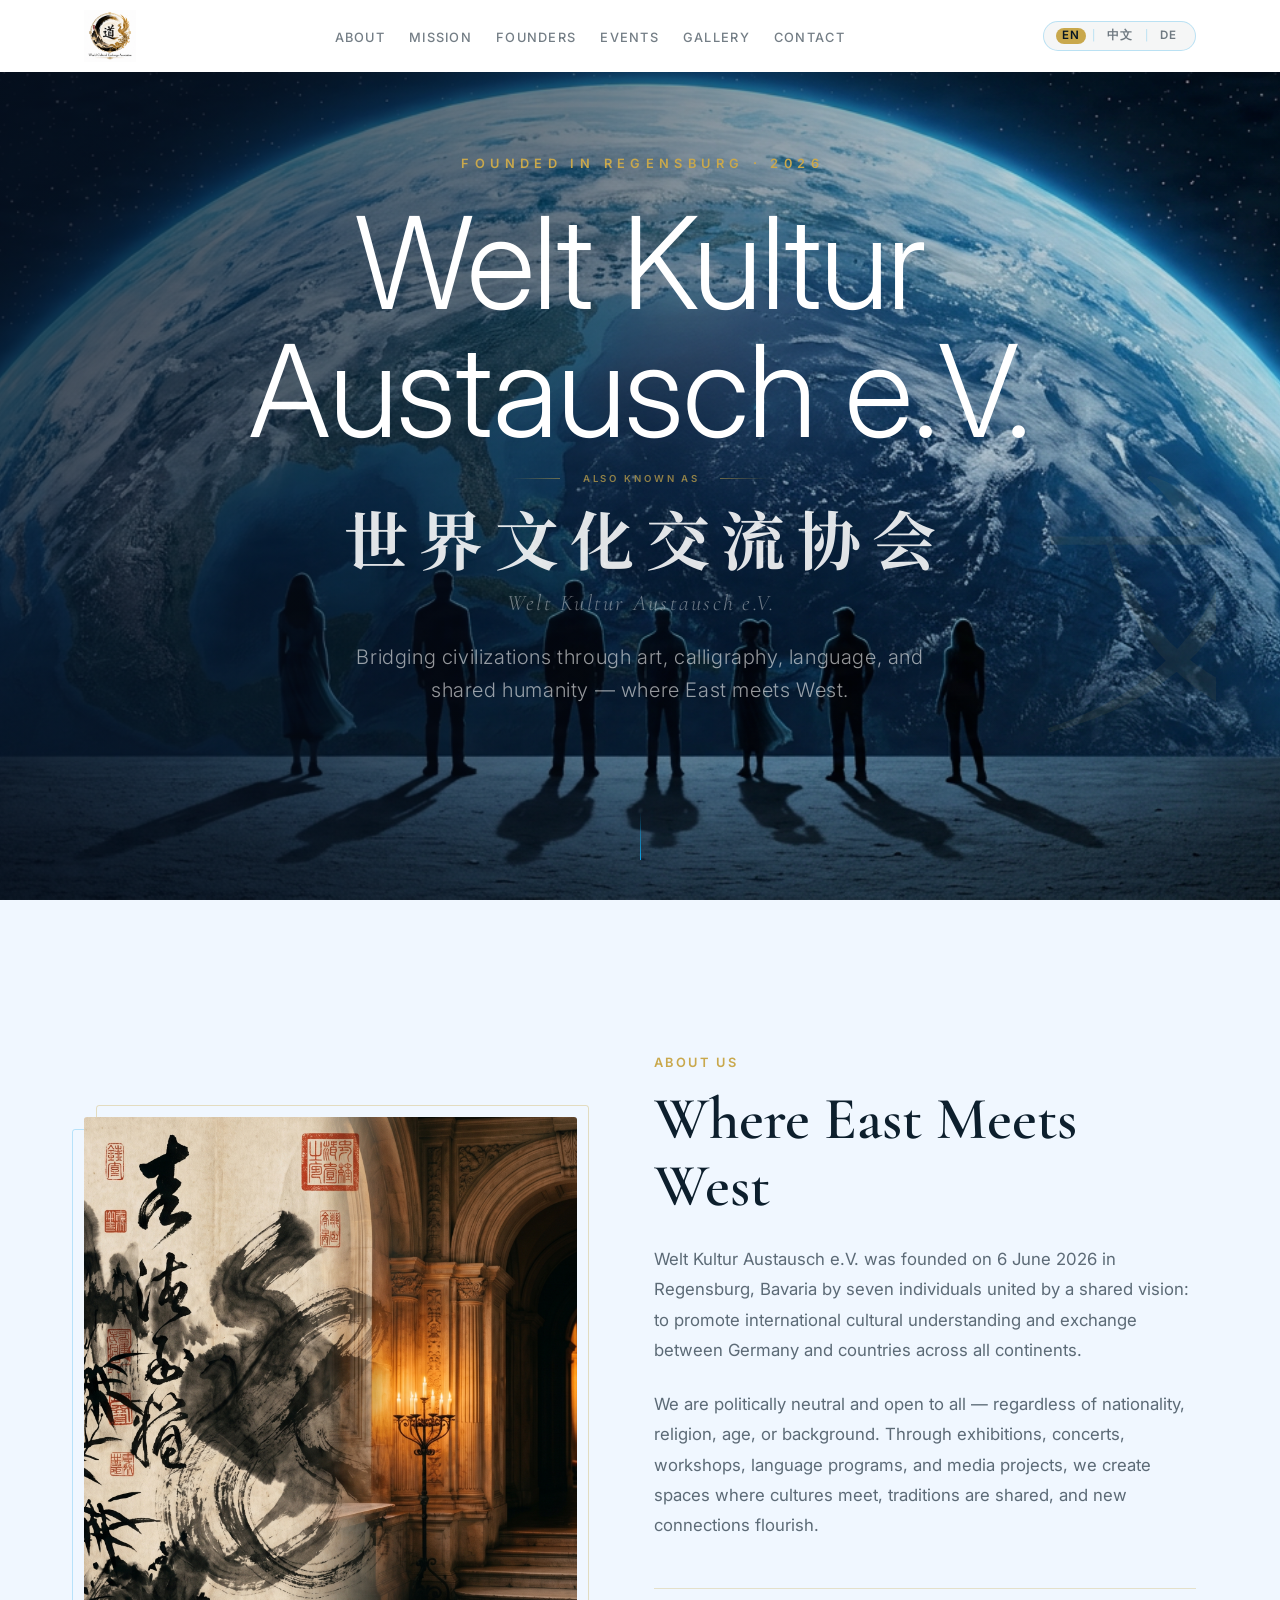
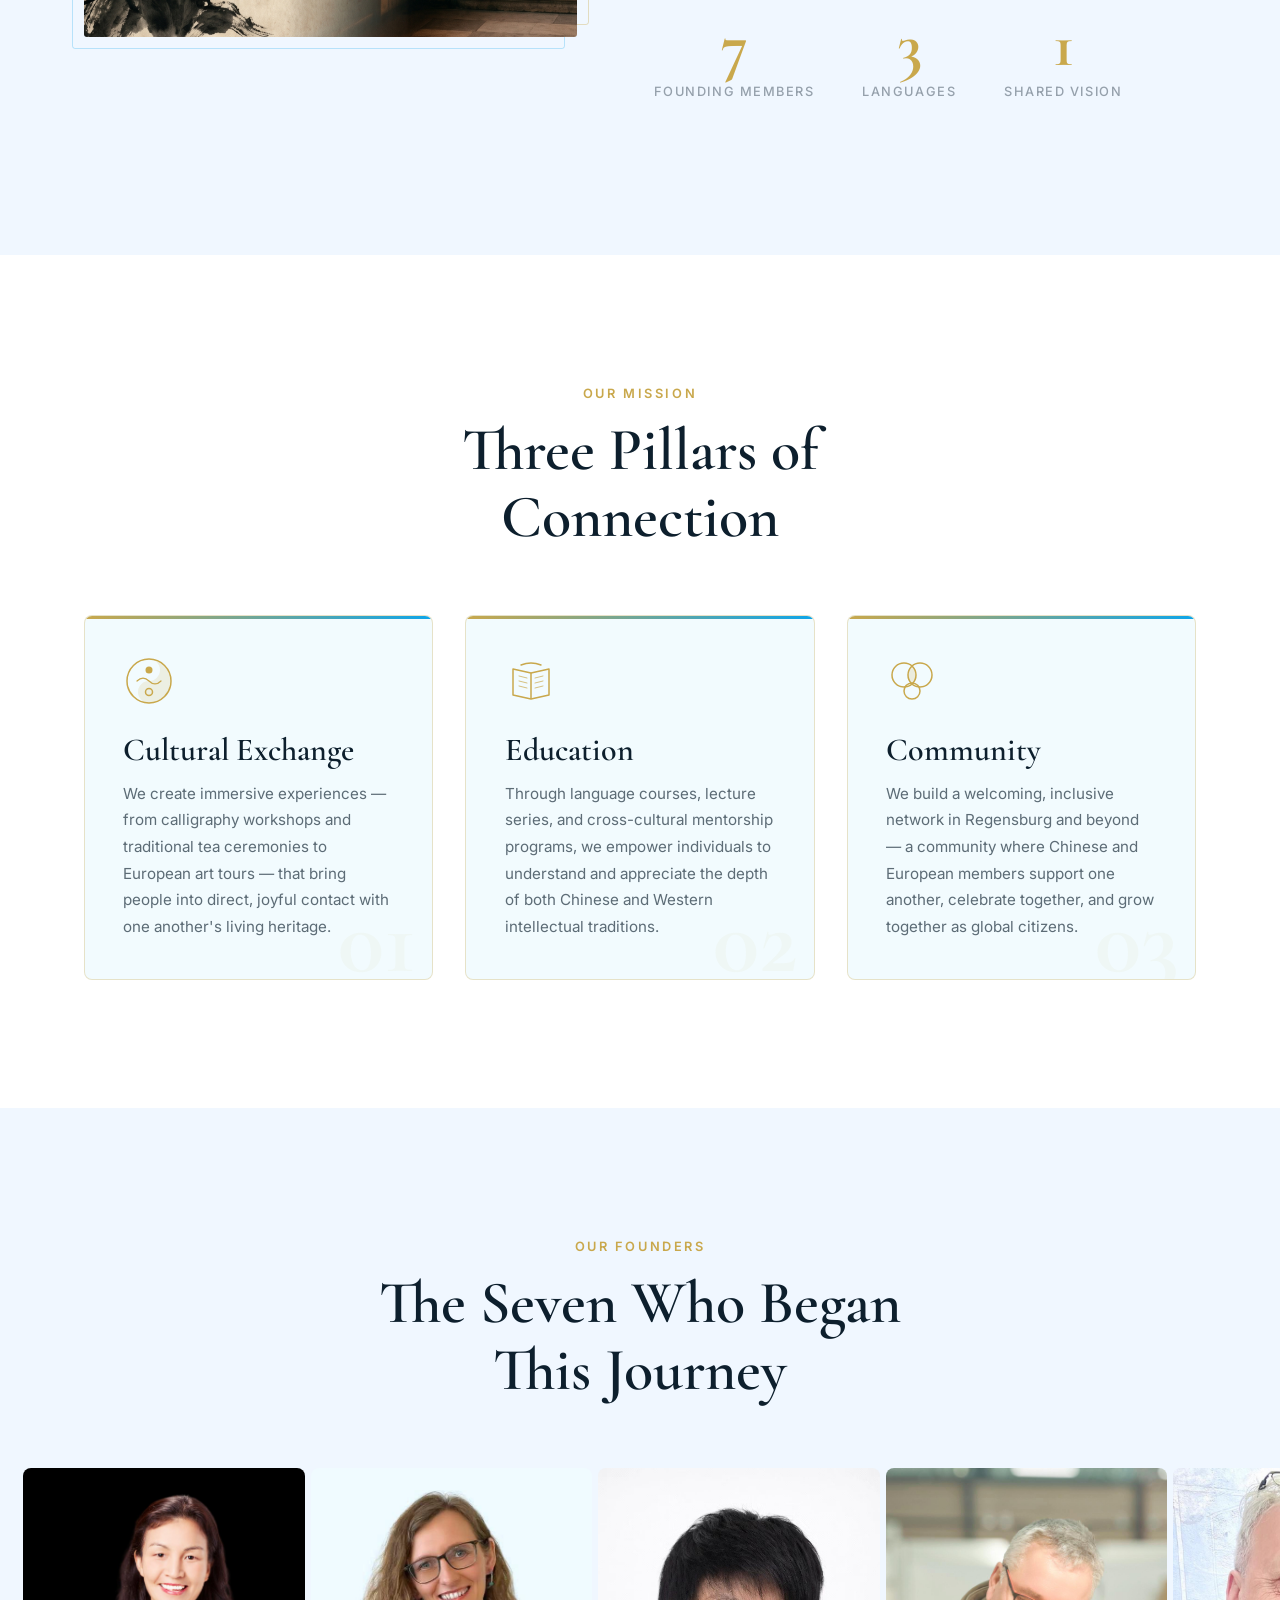
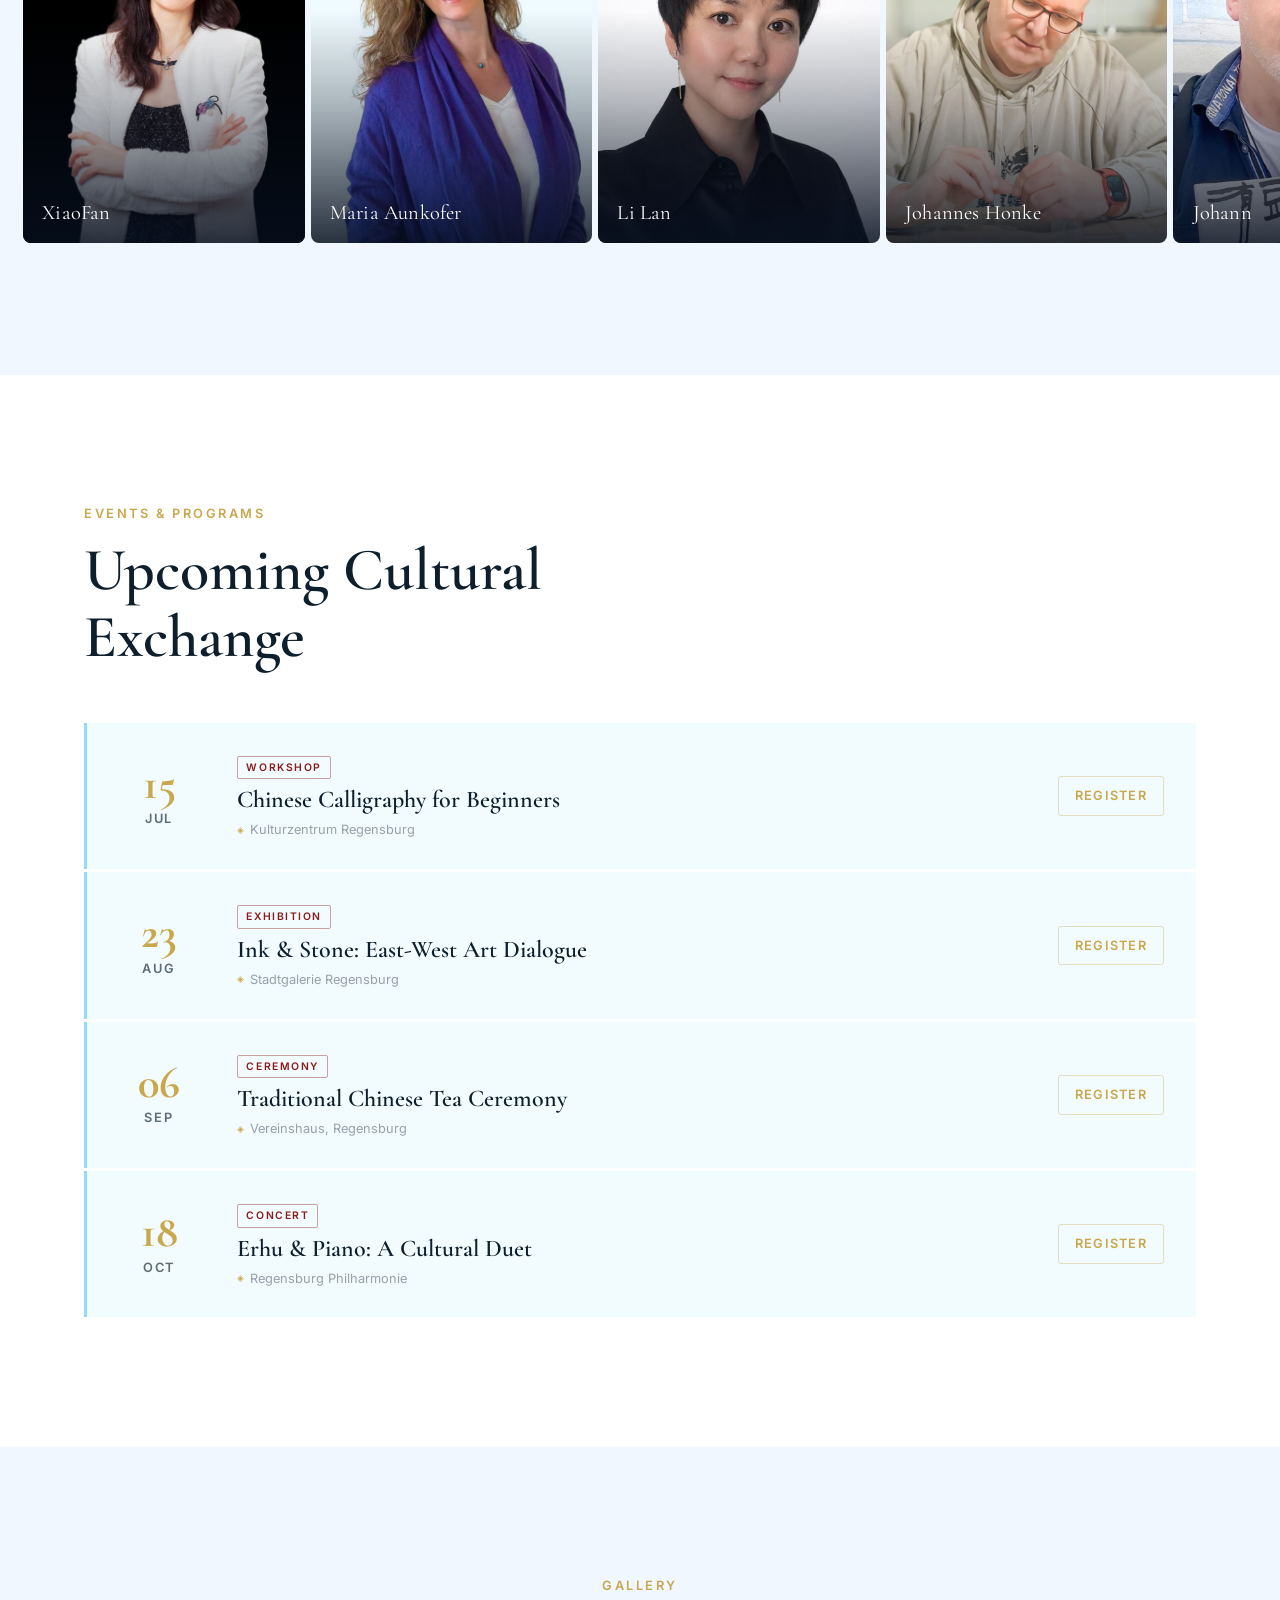
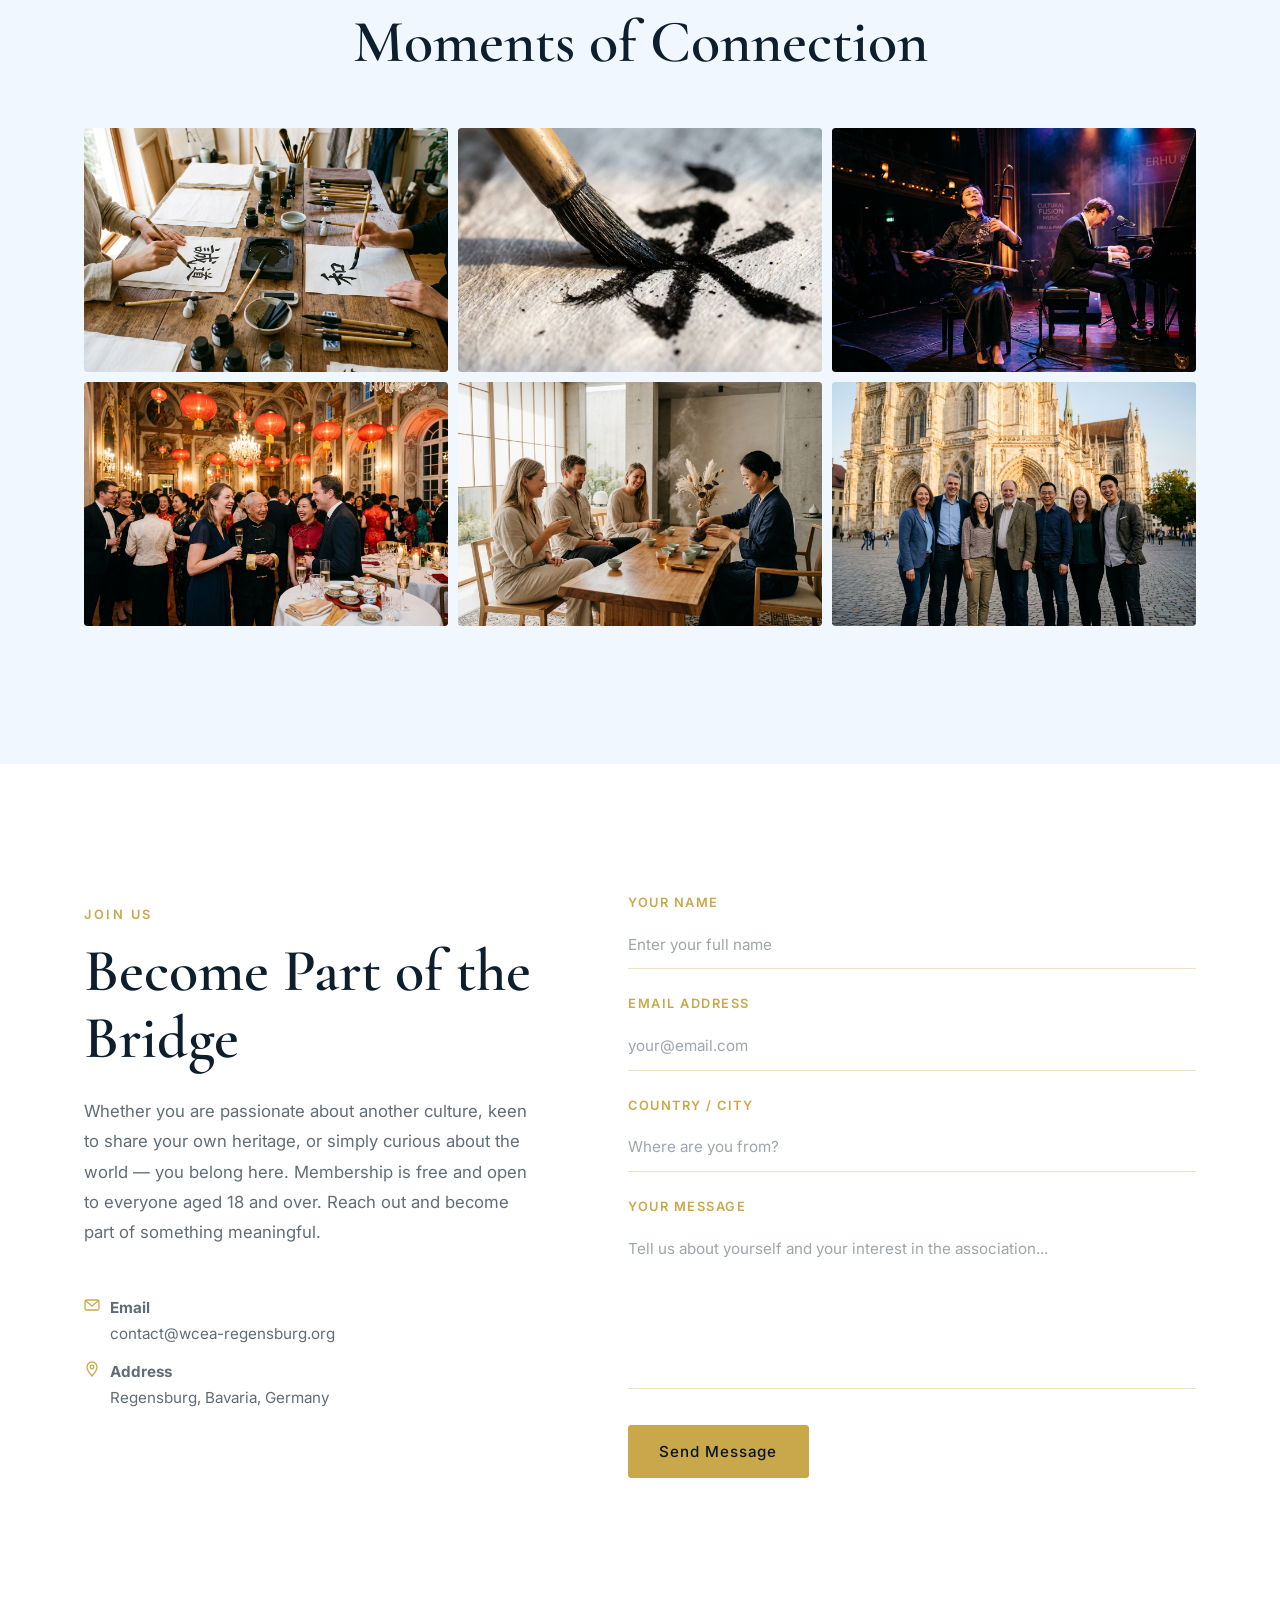
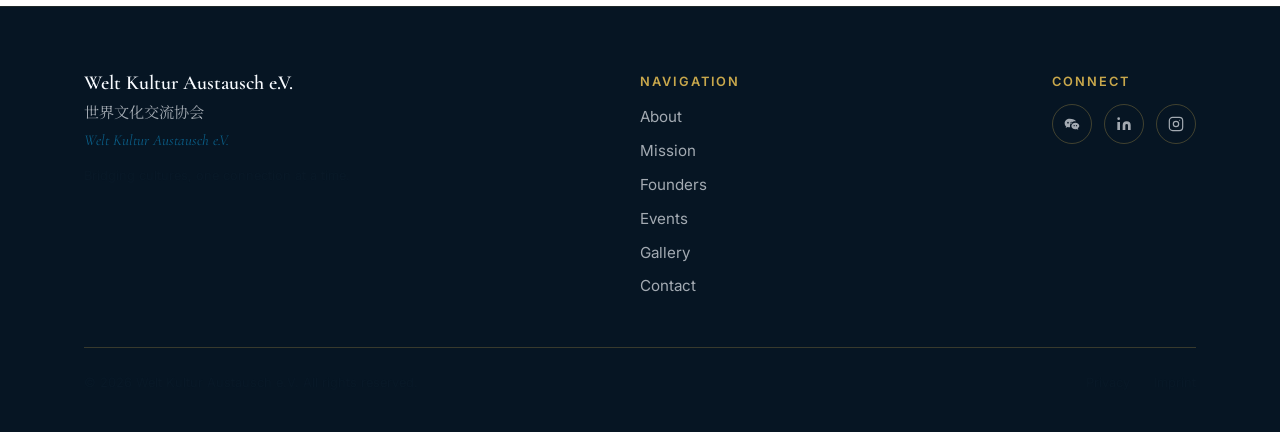
==== commit 04de0c71: "Add Liu Xin, Michael Aunkofer; update Johann's photo - Added member-liuxin.jpg and member-michael.jp" ====
--- a/index.html
+++ b/index.html
@@ -301,31 +301,25 @@
       </div>
     </article>
 
-    <article class="member-card member-card--placeholder" data-reveal data-reveal-stagger="400" aria-label="Member to be announced">
-      <div class="member-card__placeholder-bg" aria-hidden="true">
-        <svg class="member-card__placeholder-icon" viewBox="0 0 64 64" fill="none" xmlns="http://www.w3.org/2000/svg">
-          <circle cx="32" cy="22" r="12" stroke="currentColor" stroke-width="1.5"/>
-          <path d="M8 54 C8 40 56 40 56 54" stroke="currentColor" stroke-width="1.5" stroke-linecap="round"/>
-        </svg>
-      </div>
+    <article class="member-card" data-reveal data-reveal-stagger="400">
+      <img src="assets/images/member-liuxin.jpg"
+           alt="Liu Xin — Founding Member"
+           class="member-card__img">
       <div class="member-card__overlay"></div>
       <div class="member-card__info">
-        <p class="member-card__role">Founding Member</p>
-        <h3 class="member-card__name member-card__name--tba">Coming Soon</h3>
+        <p class="member-card__role" data-i18n="founder-liuxin.role">Founding Member</p>
+        <h3 class="member-card__name">Liu Xin</h3>
       </div>
     </article>
 
-    <article class="member-card member-card--placeholder" data-reveal data-reveal-stagger="480" aria-label="Member to be announced">
-      <div class="member-card__placeholder-bg" aria-hidden="true">
-        <svg class="member-card__placeholder-icon" viewBox="0 0 64 64" fill="none" xmlns="http://www.w3.org/2000/svg">
-          <circle cx="32" cy="22" r="12" stroke="currentColor" stroke-width="1.5"/>
-          <path d="M8 54 C8 40 56 40 56 54" stroke="currentColor" stroke-width="1.5" stroke-linecap="round"/>
-        </svg>
-      </div>
+    <article class="member-card" data-reveal data-reveal-stagger="480">
+      <img src="assets/images/member-michael.jpg"
+           alt="Michael Aunkofer — Founding Member"
+           class="member-card__img">
       <div class="member-card__overlay"></div>
       <div class="member-card__info">
-        <p class="member-card__role">Founding Member</p>
-        <h3 class="member-card__name member-card__name--tba">Coming Soon</h3>
+        <p class="member-card__role" data-i18n="founder-michael.role">Founding Member</p>
+        <h3 class="member-card__name">Michael Aunkofer</h3>
       </div>
     </article>
 
